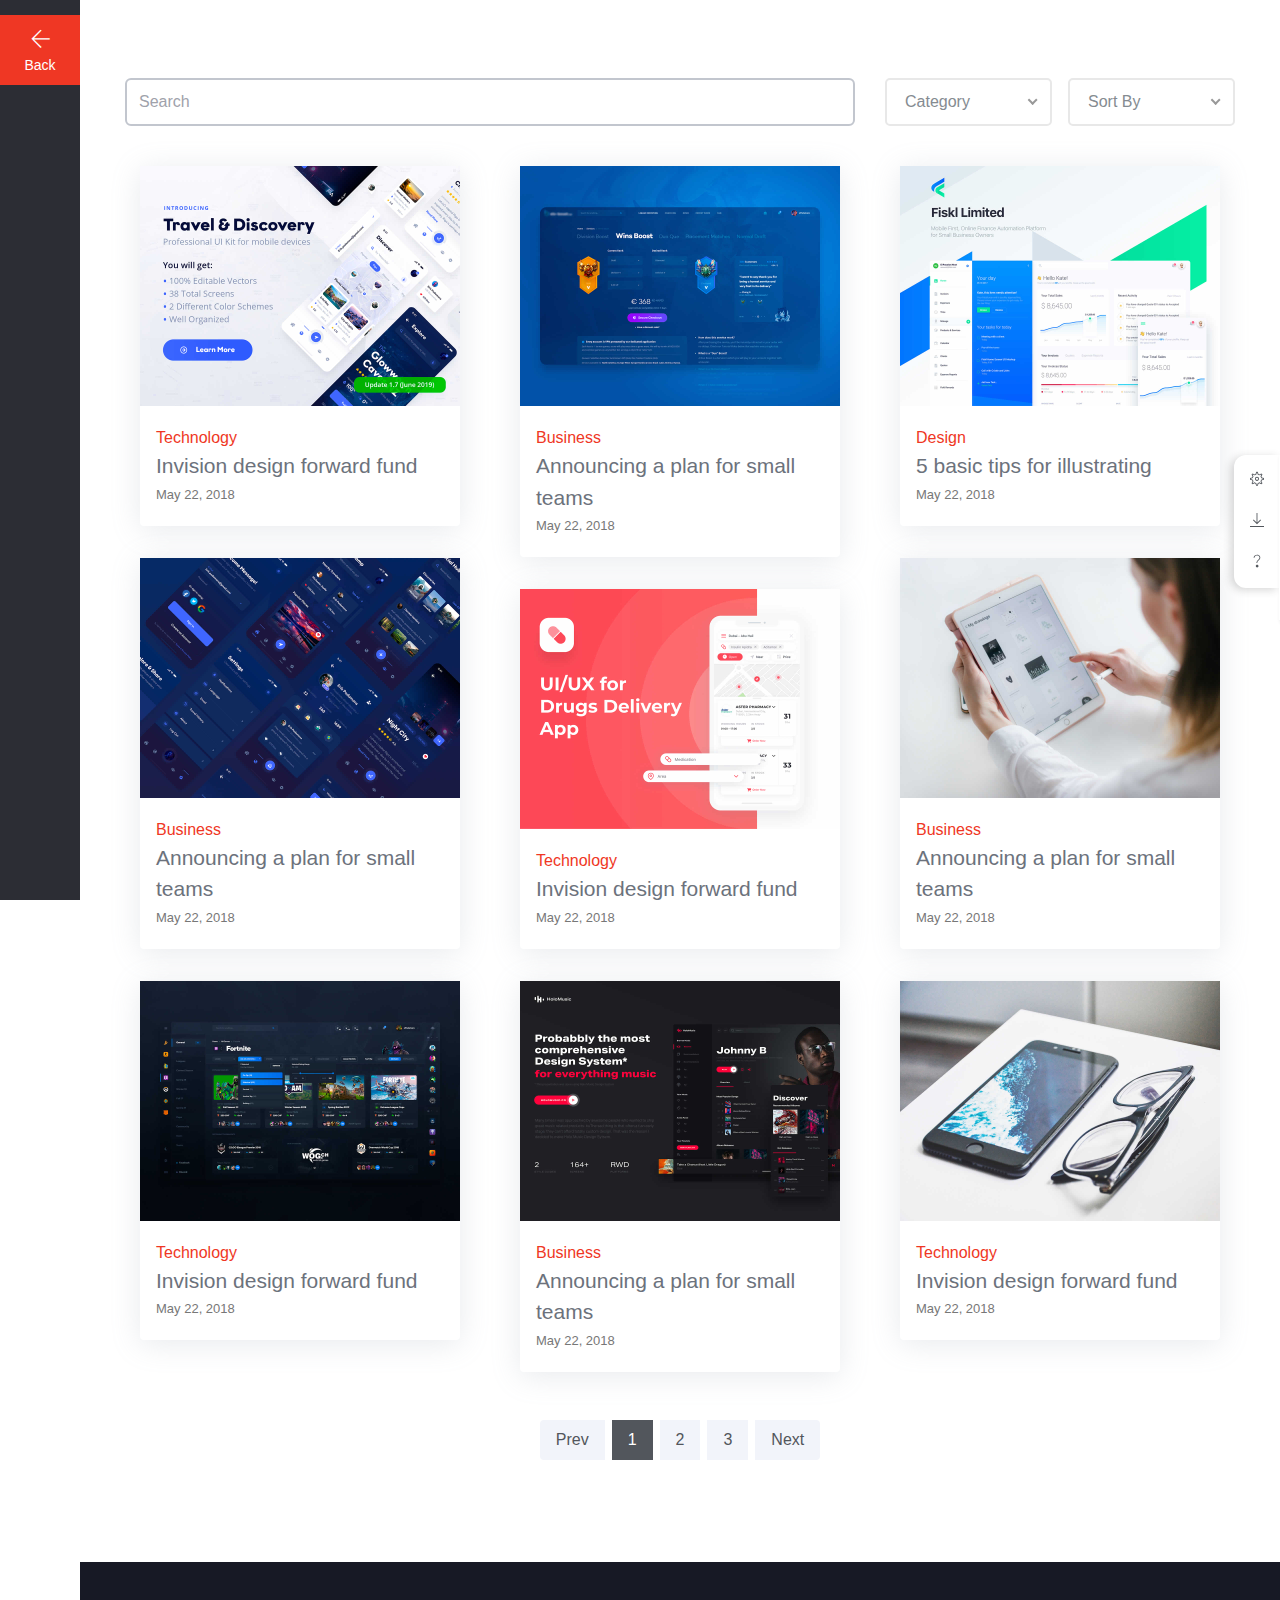
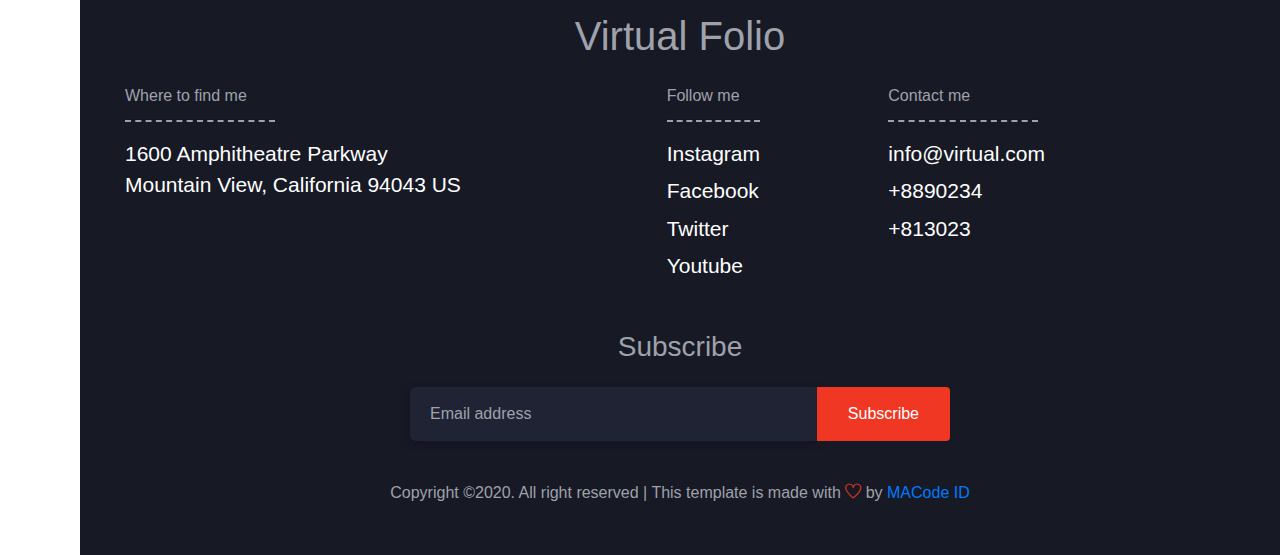
==== blog-minibar.html @ 4b4ca8bc "8th commit" ====
<!DOCTYPE html>
<html lang="en">
<head>
  <meta charset="UTF-8">
  <meta name="viewport" content="width=device-width, initial-scale=1.0">
  
  <meta http-equiv="X-UA-Compatible" content="ie=edge">
  
  <meta name="copyright" content="MACode ID, https://www.macodeid.com/">
  
  <title>Blog - Minibar</title>
  
  <link rel="shortcut icon" type="image/ico" href="../assets/favicon.ico">
  
  <link rel="stylesheet" type="text/css" href="../assets/css/themify-icons.css">
  
  <link rel="stylesheet" type="text/css" href="../assets/css/bootstrap.css">

  <link rel="stylesheet" type="text/css" href="../assets/vendor/animate/animate.css">
  
  <link rel="stylesheet" type="text/css" href="../assets/vendor/owl-carousel/owl.carousel.css">
  
  <link rel="stylesheet" type="text/css" href="../assets/vendor/perfect-scrollbar/css/perfect-scrollbar.css">
  
  <link rel="stylesheet" type="text/css" href="../assets/vendor/nice-select/css/nice-select.css">
  
  <link rel="stylesheet" type="text/css" href="../assets/vendor/fancybox/css/jquery.fancybox.min.css">
  
  <link rel="stylesheet" type="text/css" href="../assets/css/virtual.css">
  
  <link rel="stylesheet" type="text/css" href="../assets/css/minibar.virtual.css">
</head>
<body class="theme-red">
  
  <!-- Back to top button -->
  <div class="btn-back_to_top">
    <span class="ti-arrow-up"></span>
  </div>
  
  <!-- Setting button -->
  <div class="config">
    <div class="template-config">
      <!-- Settings -->
      <div class="d-block">
        <button class="btn btn-fab btn-sm" id="sideel" title="Settings"><span class="ti-settings"></span></button>
      </div>
      <!-- Puschase -->
      <div class="d-block">
        <a href="https://macodeid.com/projects/virtual-folio/" class="btn btn-fab btn-sm" title="Get this template" data-toggle="tooltip" data-placement="left"><span class="ti-download"></span></a>
      </div>
      <!-- Help -->
      <div class="d-block">
        <a href="#" class="btn btn-fab btn-sm" title="Help" data-toggle="tooltip" data-placement="left"><span class="ti-help"></span></a>
      </div>
    </div>
    <div class="set-menu">
      <p>Select Color</p>
      <div class="color-bar" data-toggle="selected">
        <span class="color-item bg-theme-red selected" data-class="theme-red"></span>
        <span class="color-item bg-theme-blue" data-class="theme-blue"></span>
        <span class="color-item bg-theme-green" data-class="theme-green"></span>
        <span class="color-item bg-theme-orange" data-class="theme-orange"></span>
        <span class="color-item bg-theme-purple" data-class="theme-purple"></span>
      </div>
      <select class="custom-select" id="change-page">
        <option value="">Choose Page</option>
        <option value="index">Topbar</option>
        <option value="blog-topbar">Blog (Topbar)</option>
        <option value="index-2">Minibar</option>
        <option value="blog-minibar">Blog (Minibar)</option>
      </select>
    </div>
  </div>
  
  <div class="topbar-nav fixed-top">
    <div class="brand">
      <img src="../assets/favicon.ico" alt="" width="30" height="30">
    </div>
    <h3 class="ml-1">Folio</h3>
    <button class="btn-fab toggle-menu mr-3"><span class="ti-menu"></span></button>
  </div>
  
  <!-- Mini bar -->
  <div class="minibar">
    <div class="header">
      <div class="brand">
        
      </div>
    </div>
    <div class="content">
      <ul class="main-menu">
        <li class="menu-item active">
          <a href="index-2.html" class="menu-link">
            <span class="icon ti-arrow-left"></span>
            <span class="caption">Back</span>
          </a>
        </li>
      </ul>
    </div>
    <div class="footer">
      <div class="social-menu">
        
      </div>
    </div>
  </div>
  
  <!-- Main Wrapper -->
  <div class="vg-main-wrapper">
    <div class="vg-page page-blog">
      <div class="container">
        <div class="row widget-grid">
          <div class="col-lg-8">
            <div class="input-group py-2">
              <input type="text" class="form-control" placeholder="Search">
            </div>
          </div>
          <div class="col-lg-4">
            <div class="d-flex py-2 mx-n2">
              <div class="input-group px-2">
                <select class="vg-select">
                  <option value="">Category</option>
                  <option value="cat-1">Design</option>
                  <option value="cat-2">Technology</option>
                  <option value="cat-3">Graphics</option>
                  <option value="cat-4">UI/UX</option>
                </select>
              </div>
              <div class="input-group px-2">
                <select class="vg-select">
                  <option value="">Sort By</option>
                  <option value="cat-1">Newest</option>
                  <option value="cat-2">Popular</option>
                  <option value="cat-3">Recommended</option>
                </select>
              </div>
            </div>
          </div>
        </div>
        <div class="row post-grid">
          <div class="col-md-6 col-lg-4">
            <div class="card">
              <div class="img-place">
                <img src="../assets/img/work/work-1.jpg" alt="">
              </div>
              <div class="caption">
                <a href="javascript:void(0)" class="post-category">Technology</a>
                <a href="#" class="post-title">Invision design forward fund</a>
                <span class="post-date"><span class="sr-only">Published on</span> May 22, 2018</span>
              </div>
            </div>
            <div class="card">
              <div class="img-place">
                <img src="../assets/img/work/work-2.jpg" alt="">
              </div>
              <div class="caption">
                <a href="javascript:void(0)" class="post-category">Business</a>
                <a href="#" class="post-title">Announcing a plan for small teams</a>
                <span class="post-date"><span class="sr-only">Published on</span> May 22, 2018</span>
              </div>
            </div>
            <div class="card">
              <div class="img-place">
                <img src="../assets/img/work/work-3.jpg" alt="">
              </div>
              <div class="caption">
                <a href="javascript:void(0)" class="post-category">Technology</a>
                <a href="#" class="post-title">Invision design forward fund</a>
                <span class="post-date"><span class="sr-only">Published on</span> May 22, 2018</span>
              </div>
            </div>
          </div>
          <div class="col-md-6 col-lg-4">
            <div class="card">
              <div class="img-place">
                <img src="../assets/img/work/work-4.jpg" alt="">
              </div>
              <div class="caption">
                <a href="javascript:void(0)" class="post-category">Business</a>
                <a href="#" class="post-title">Announcing a plan for small teams</a>
                <span class="post-date"><span class="sr-only">Published on</span> May 22, 2018</span>
              </div>
            </div>
            <div class="card">
              <div class="img-place">
                <img src="../assets/img/work/work-5.jpg" alt="">
              </div>
              <div class="caption">
                <a href="javascript:void(0)" class="post-category">Technology</a>
                <a href="#" class="post-title">Invision design forward fund</a>
                <span class="post-date"><span class="sr-only">Published on</span> May 22, 2018</span>
              </div>
            </div>
            <div class="card">
              <div class="img-place">
                <img src="../assets/img/work/work-6.jpg" alt="">
              </div>
              <div class="caption">
                <a href="javascript:void(0)" class="post-category">Business</a>
                <a href="#" class="post-title">Announcing a plan for small teams</a>
                <span class="post-date"><span class="sr-only">Published on</span> May 22, 2018</span>
              </div>
            </div>
          </div>
          <div class="col-md-6 col-lg-4">
            <div class="card">
              <div class="img-place">
                <img src="../assets/img/work/work-7.jpg" alt="">
              </div>
              <div class="caption">
                <a href="javascript:void(0)" class="post-category">Design</a>
                <a href="#" class="post-title">5 basic tips for illustrating</a>
                <span class="post-date"><span class="sr-only">Published on</span> May 22, 2018</span>
              </div>
            </div>
            <div class="card">
              <div class="img-place">
                <img src="../assets/img/work/work-8.jpg" alt="">
              </div>
              <div class="caption">
                <a href="javascript:void(0)" class="post-category">Business</a>
                <a href="#" class="post-title">Announcing a plan for small teams</a>
                <span class="post-date"><span class="sr-only">Published on</span> May 22, 2018</span>
              </div>
            </div>
            <div class="card">
              <div class="img-place">
                <img src="../assets/img/work/work-9.jpg" alt="">
              </div>
              <div class="caption">
                <a href="javascript:void(0)" class="post-category">Technology</a>
                <a href="#" class="post-title">Invision design forward fund</a>
                <span class="post-date"><span class="sr-only">Published on</span> May 22, 2018</span>
              </div>
            </div>
          </div>
          <div class="col-12 py-3">
            <ul class="pagination justify-content-center">
              <li class="page-item">
                <a href="" class="page-link">Prev</a>
              </li>
              <li class="page-item active">
                <a href="" class="page-link">1</a>
              </li>
              <li class="page-item">
                <a href="" class="page-link">2</a>
              </li>
              <li class="page-item">
                <a href="" class="page-link">3</a>
              </li>
              <li class="page-item">
                <a href="" class="page-link">Next</a>
              </li>
            </ul>
          </div>
        </div>
      </div>
    </div>
    
    <!-- Footer -->
    <div class="vg-footer">
      <h1 class="text-center">Virtual Folio</h1>
      <div class="container">
        <div class="row">
          <div class="col-lg-4 py-3">
            <div class="footer-info">
              <p>Where to find me</p>
              <hr class="divider">
              <p class="fs-large fg-white">1600 Amphitheatre Parkway Mountain View, California 94043 US</p>
            </div>
          </div>
          <div class="col-md-6 col-lg-3 py-3">
            <div class="float-lg-right">
              <p>Follow me</p>
              <hr class="divider">
              <ul class="list-unstyled">
                <li><a href="#">Instagram</a></li>
                <li><a href="#">Facebook</a></li>
                <li><a href="#">Twitter</a></li>
                <li><a href="#">Youtube</a></li>
              </ul>
            </div>
          </div>
          <div class="col-md-6 col-lg-3 py-3">
            <div class="float-lg-right">
              <p>Contact me</p>
              <hr class="divider">
              <ul class="list-unstyled">
                <li>info@virtual.com</li>
                <li>+8890234</li>
                <li>+813023</li>
              </ul>
            </div>
          </div>
        </div>
        <div class="row justify-content-center mt-3">
          <div class="col-12 mb-3">
            <h3 class="fw-normal text-center">Subscribe</h3>
          </div>
          <div class="col-lg-6">
            <form class="mb-3">
              <div class="input-group">
                <input type="text" class="form-control" placeholder="Email address">
                <input type="submit" class="btn btn-theme no-shadow" value="Subscribe">
              </div>
            </form>
          </div>
          <div class="col-12">
            <p class="text-center mb-0 mt-4">Copyright &copy;2020. All right reserved | This template is made with <span class="ti-heart fg-theme-red"></span> by <a href="https://www.macodeid.com/">MACode ID</a></p>
          </div>
        </div>
      </div>
    </div> <!-- End footer -->
  </div> <!-- End main wrapper -->
  
  <script src="../assets/js/jquery-3.5.1.min.js"></script>
  
  <script src="../assets/js/bootstrap.bundle.min.js"></script>
  
  <script src="../assets/vendor/owl-carousel/owl.carousel.min.js"></script>
  
  <script src="../assets/vendor/perfect-scrollbar/js/perfect-scrollbar.js"></script>
  
  <script src="../assets/vendor/isotope/isotope.pkgd.min.js"></script>
  
  <script src="../assets/vendor/nice-select/js/jquery.nice-select.min.js"></script>
  
  <script src="../assets/vendor/fancybox/js/jquery.fancybox.min.js"></script>

  <script src="../assets/vendor/wow/wow.min.js"></script>

  <script src="../assets/vendor/animateNumber/jquery.animateNumber.min.js"></script>

  <script src="../assets/vendor/waypoints/jquery.waypoints.min.js"></script>

  <script src="../assets/js/google-maps.js"></script>

  <script src="../assets/js/minibar-virtual.js"></script>

  <!-- <script async defer src="https://maps.googleapis.com/maps/api/js?key=AIzaSyAIA_zqjFMsJM_sxP9-6Pde5vVCTyJmUHM&callback=initMap"></script> -->

</body>
</html>
---- assets/css/themify-icons.css ----
@font-face {
	font-family: 'themify';
	src:url('../fonts/themify.eot?-fvbane');
	src:url('../fonts/themify.eot?#iefix-fvbane') format('embedded-opentype'),
		url('../fonts/themify.woff?-fvbane') format('woff'),
		url('../fonts/themify.ttf?-fvbane') format('truetype'),
		url('../fonts/themify.svg?-fvbane#themify') format('svg');
	font-weight: normal;
	font-style: normal;
}

[class^="ti-"], [class*=" ti-"] {
	font-family: 'themify';
	speak: none;
	font-style: normal;
	font-weight: normal;
	font-variant: normal;
	text-transform: none;
	line-height: 1;

	/* Better Font Rendering =========== */
	-webkit-font-smoothing: antialiased;
	-moz-osx-font-smoothing: grayscale;
}

.ti-wand:before {
	content: "\e600";
}
.ti-volume:before {
	content: "\e601";
}
.ti-user:before {
	content: "\e602";
}
.ti-unlock:before {
	content: "\e603";
}
.ti-unlink:before {
	content: "\e604";
}
.ti-trash:before {
	content: "\e605";
}
.ti-thought:before {
	content: "\e606";
}
.ti-target:before {
	content: "\e607";
}
.ti-tag:before {
	content: "\e608";
}
.ti-tablet:before {
	content: "\e609";
}
.ti-star:before {
	content: "\e60a";
}
.ti-spray:before {
	content: "\e60b";
}
.ti-signal:before {
	content: "\e60c";
}
.ti-shopping-cart:before {
	content: "\e60d";
}
.ti-shopping-cart-full:before {
	content: "\e60e";
}
.ti-settings:before {
	content: "\e60f";
}
.ti-search:before {
	content: "\e610";
}
.ti-zoom-in:before {
	content: "\e611";
}
.ti-zoom-out:before {
	content: "\e612";
}
.ti-cut:before {
	content: "\e613";
}
.ti-ruler:before {
	content: "\e614";
}
.ti-ruler-pencil:before {
	content: "\e615";
}
.ti-ruler-alt:before {
	content: "\e616";
}
.ti-bookmark:before {
	content: "\e617";
}
.ti-bookmark-alt:before {
	content: "\e618";
}
.ti-reload:before {
	content: "\e619";
}
.ti-plus:before {
	content: "\e61a";
}
.ti-pin:before {
	content: "\e61b";
}
.ti-pencil:before {
	content: "\e61c";
}
.ti-pencil-alt:before {
	content: "\e61d";
}
.ti-paint-roller:before {
	content: "\e61e";
}
.ti-paint-bucket:before {
	content: "\e61f";
}
.ti-na:before {
	content: "\e620";
}
.ti-mobile:before {
	content: "\e621";
}
.ti-minus:before {
	content: "\e622";
}
.ti-medall:before {
	content: "\e623";
}
.ti-medall-alt:before {
	content: "\e624";
}
.ti-marker:before {
	content: "\e625";
}
.ti-marker-alt:before {
	content: "\e626";
}
.ti-arrow-up:before {
	content: "\e627";
}
.ti-arrow-right:before {
	content: "\e628";
}
.ti-arrow-left:before {
	content: "\e629";
}
.ti-arrow-down:before {
	content: "\e62a";
}
.ti-lock:before {
	content: "\e62b";
}
.ti-location-arrow:before {
	content: "\e62c";
}
.ti-link:before {
	content: "\e62d";
}
.ti-layout:before {
	content: "\e62e";
}
.ti-layers:before {
	content: "\e62f";
}
.ti-layers-alt:before {
	content: "\e630";
}
.ti-key:before {
	content: "\e631";
}
.ti-import:before {
	content: "\e632";
}
.ti-image:before {
	content: "\e633";
}
.ti-heart:before {
	content: "\e634";
}
.ti-heart-broken:before {
	content: "\e635";
}
.ti-hand-stop:before {
	content: "\e636";
}
.ti-hand-open:before {
	content: "\e637";
}
.ti-hand-drag:before {
	content: "\e638";
}
.ti-folder:before {
	content: "\e639";
}
.ti-flag:before {
	content: "\e63a";
}
.ti-flag-alt:before {
	content: "\e63b";
}
.ti-flag-alt-2:before {
	content: "\e63c";
}
.ti-eye:before {
	content: "\e63d";
}
.ti-export:before {
	content: "\e63e";
}
.ti-exchange-vertical:before {
	content: "\e63f";
}
.ti-desktop:before {
	content: "\e640";
}
.ti-cup:before {
	content: "\e641";
}
.ti-crown:before {
	content: "\e642";
}
.ti-comments:before {
	content: "\e643";
}
.ti-comment:before {
	content: "\e644";
}
.ti-comment-alt:before {
	content: "\e645";
}
.ti-close:before {
	content: "\e646";
}
.ti-clip:before {
	content: "\e647";
}
.ti-angle-up:before {
	content: "\e648";
}
.ti-angle-right:before {
	content: "\e649";
}
.ti-angle-left:before {
	content: "\e64a";
}
.ti-angle-down:before {
	content: "\e64b";
}
.ti-check:before {
	content: "\e64c";
}
.ti-check-box:before {
	content: "\e64d";
}
.ti-camera:before {
	content: "\e64e";
}
.ti-announcement:before {
	content: "\e64f";
}
.ti-brush:before {
	content: "\e650";
}
.ti-briefcase:before {
	content: "\e651";
}
.ti-bolt:before {
	content: "\e652";
}
.ti-bolt-alt:before {
	content: "\e653";
}
.ti-blackboard:before {
	content: "\e654";
}
.ti-bag:before {
	content: "\e655";
}
.ti-move:before {
	content: "\e656";
}
.ti-arrows-vertical:before {
	content: "\e657";
}
.ti-arrows-horizontal:before {
	content: "\e658";
}
.ti-fullscreen:before {
	content: "\e659";
}
.ti-arrow-top-right:before {
	content: "\e65a";
}
.ti-arrow-top-left:before {
	content: "\e65b";
}
.ti-arrow-circle-up:before {
	content: "\e65c";
}
.ti-arrow-circle-right:before {
	content: "\e65d";
}
.ti-arrow-circle-left:before {
	content: "\e65e";
}
.ti-arrow-circle-down:before {
	content: "\e65f";
}
.ti-angle-double-up:before {
	content: "\e660";
}
.ti-angle-double-right:before {
	content: "\e661";
}
.ti-angle-double-left:before {
	content: "\e662";
}
.ti-angle-double-down:before {
	content: "\e663";
}
.ti-zip:before {
	content: "\e664";
}
.ti-world:before {
	content: "\e665";
}
.ti-wheelchair:before {
	content: "\e666";
}
.ti-view-list:before {
	content: "\e667";
}
.ti-view-list-alt:before {
	content: "\e668";
}
.ti-view-grid:before {
	content: "\e669";
}
.ti-uppercase:before {
	content: "\e66a";
}
.ti-upload:before {
	content: "\e66b";
}
.ti-underline:before {
	content: "\e66c";
}
.ti-truck:before {
	content: "\e66d";
}
.ti-timer:before {
	content: "\e66e";
}
.ti-ticket:before {
	content: "\e66f";
}
.ti-thumb-up:before {
	content: "\e670";
}
.ti-thumb-down:before {
	content: "\e671";
}
.ti-text:before {
	content: "\e672";
}
.ti-stats-up:before {
	content: "\e673";
}
.ti-stats-down:before {
	content: "\e674";
}
.ti-split-v:before {
	content: "\e675";
}
.ti-split-h:before {
	content: "\e676";
}
.ti-smallcap:before {
	content: "\e677";
}
.ti-shine:before {
	content: "\e678";
}
.ti-shift-right:before {
	content: "\e679";
}
.ti-shift-left:before {
	content: "\e67a";
}
.ti-shield:before {
	content: "\e67b";
}
.ti-notepad:before {
	content: "\e67c";
}
.ti-server:before {
	content: "\e67d";
}
.ti-quote-right:before {
	content: "\e67e";
}
.ti-quote-left:before {
	content: "\e67f";
}
.ti-pulse:before {
	content: "\e680";
}
.ti-printer:before {
	content: "\e681";
}
.ti-power-off:before {
	content: "\e682";
}
.ti-plug:before {
	content: "\e683";
}
.ti-pie-chart:before {
	content: "\e684";
}
.ti-paragraph:before {
	content: "\e685";
}
.ti-panel:before {
	content: "\e686";
}
.ti-package:before {
	content: "\e687";
}
.ti-music:before {
	content: "\e688";
}
.ti-music-alt:before {
	content: "\e689";
}
.ti-mouse:before {
	content: "\e68a";
}
.ti-mouse-alt:before {
	content: "\e68b";
}
.ti-money:before {
	content: "\e68c";
}
.ti-microphone:before {
	content: "\e68d";
}
.ti-menu:before {
	content: "\e68e";
}
.ti-menu-alt:before {
	content: "\e68f";
}
.ti-map:before {
	content: "\e690";
}
.ti-map-alt:before {
	content: "\e691";
}
.ti-loop:before {
	content: "\e692";
}
.ti-location-pin:before {
	content: "\e693";
}
.ti-list:before {
	content: "\e694";
}
.ti-light-bulb:before {
	content: "\e695";
}
.ti-Italic:before {
	content: "\e696";
}
.ti-info:before {
	content: "\e697";
}
.ti-infinite:before {
	content: "\e698";
}
.ti-id-badge:before {
	content: "\e699";
}
.ti-hummer:before {
	content: "\e69a";
}
.ti-home:before {
	content: "\e69b";
}
.ti-help:before {
	content: "\e69c";
}
.ti-headphone:before {
	content: "\e69d";
}
.ti-harddrives:before {
	content: "\e69e";
}
.ti-harddrive:before {
	content: "\e69f";
}
.ti-gift:before {
	content: "\e6a0";
}
.ti-game:before {
	content: "\e6a1";
}
.ti-filter:before {
	content: "\e6a2";
}
.ti-files:before {
	content: "\e6a3";
}
.ti-file:before {
	content: "\e6a4";
}
.ti-eraser:before {
	content: "\e6a5";
}
.ti-envelope:before {
	content: "\e6a6";
}
.ti-download:before {
	content: "\e6a7";
}
.ti-direction:before {
	content: "\e6a8";
}
.ti-direction-alt:before {
	content: "\e6a9";
}
.ti-dashboard:before {
	content: "\e6aa";
}
.ti-control-stop:before {
	content: "\e6ab";
}
.ti-control-shuffle:before {
	content: "\e6ac";
}
.ti-control-play:before {
	content: "\e6ad";
}
.ti-control-pause:before {
	content: "\e6ae";
}
.ti-control-forward:before {
	content: "\e6af";
}
.ti-control-backward:before {
	content: "\e6b0";
}
.ti-cloud:before {
	content: "\e6b1";
}
.ti-cloud-up:before {
	content: "\e6b2";
}
.ti-cloud-down:before {
	content: "\e6b3";
}
.ti-clipboard:before {
	content: "\e6b4";
}
.ti-car:before {
	content: "\e6b5";
}
.ti-calendar:before {
	content: "\e6b6";
}
.ti-book:before {
	content: "\e6b7";
}
.ti-bell:before {
	content: "\e6b8";
}
.ti-basketball:before {
	content: "\e6b9";
}
.ti-bar-chart:before {
	content: "\e6ba";
}
.ti-bar-chart-alt:before {
	content: "\e6bb";
}
.ti-back-right:before {
	content: "\e6bc";
}
.ti-back-left:before {
	content: "\e6bd";
}
.ti-arrows-corner:before {
	content: "\e6be";
}
.ti-archive:before {
	content: "\e6bf";
}
.ti-anchor:before {
	content: "\e6c0";
}
.ti-align-right:before {
	content: "\e6c1";
}
.ti-align-left:before {
	content: "\e6c2";
}
.ti-align-justify:before {
	content: "\e6c3";
}
.ti-align-center:before {
	content: "\e6c4";
}
.ti-alert:before {
	content: "\e6c5";
}
.ti-alarm-clock:before {
	content: "\e6c6";
}
.ti-agenda:before {
	content: "\e6c7";
}
.ti-write:before {
	content: "\e6c8";
}
.ti-window:before {
	content: "\e6c9";
}
.ti-widgetized:before {
	content: "\e6ca";
}
.ti-widget:before {
	content: "\e6cb";
}
.ti-widget-alt:before {
	content: "\e6cc";
}
.ti-wallet:before {
	content: "\e6cd";
}
.ti-video-clapper:before {
	content: "\e6ce";
}
.ti-video-camera:before {
	content: "\e6cf";
}
.ti-vector:before {
	content: "\e6d0";
}
.ti-themify-logo:before {
	content: "\e6d1";
}
.ti-themify-favicon:before {
	content: "\e6d2";
}
.ti-themify-favicon-alt:before {
	content: "\e6d3";
}
.ti-support:before {
	content: "\e6d4";
}
.ti-stamp:before {
	content: "\e6d5";
}
.ti-split-v-alt:before {
	content: "\e6d6";
}
.ti-slice:before {
	content: "\e6d7";
}
.ti-shortcode:before {
	content: "\e6d8";
}
.ti-shift-right-alt:before {
	content: "\e6d9";
}
.ti-shift-left-alt:before {
	content: "\e6da";
}
.ti-ruler-alt-2:before {
	content: "\e6db";
}
.ti-receipt:before {
	content: "\e6dc";
}
.ti-pin2:before {
	content: "\e6dd";
}
.ti-pin-alt:before {
	content: "\e6de";
}
.ti-pencil-alt2:before {
	content: "\e6df";
}
.ti-palette:before {
	content: "\e6e0";
}
.ti-more:before {
	content: "\e6e1";
}
.ti-more-alt:before {
	content: "\e6e2";
}
.ti-microphone-alt:before {
	content: "\e6e3";
}
.ti-magnet:before {
	content: "\e6e4";
}
.ti-line-double:before {
	content: "\e6e5";
}
.ti-line-dotted:before {
	content: "\e6e6";
}
.ti-line-dashed:before {
	content: "\e6e7";
}
.ti-layout-width-full:before {
	content: "\e6e8";
}
.ti-layout-width-default:before {
	content: "\e6e9";
}
.ti-layout-width-default-alt:before {
	content: "\e6ea";
}
.ti-layout-tab:before {
	content: "\e6eb";
}
.ti-layout-tab-window:before {
	content: "\e6ec";
}
.ti-layout-tab-v:before {
	content: "\e6ed";
}
.ti-layout-tab-min:before {
	content: "\e6ee";
}
.ti-layout-slider:before {
	content: "\e6ef";
}
.ti-layout-slider-alt:before {
	content: "\e6f0";
}
.ti-layout-sidebar-right:before {
	content: "\e6f1";
}
.ti-layout-sidebar-none:before {
	content: "\e6f2";
}
.ti-layout-sidebar-left:before {
	content: "\e6f3";
}
.ti-layout-placeholder:before {
	content: "\e6f4";
}
.ti-layout-menu:before {
	content: "\e6f5";
}
.ti-layout-menu-v:before {
	content: "\e6f6";
}
.ti-layout-menu-separated:before {
	content: "\e6f7";
}
.ti-layout-menu-full:before {
	content: "\e6f8";
}
.ti-layout-media-right-alt:before {
	content: "\e6f9";
}
.ti-layout-media-right:before {
	content: "\e6fa";
}
.ti-layout-media-overlay:before {
	content: "\e6fb";
}
.ti-layout-media-overlay-alt:before {
	content: "\e6fc";
}
.ti-layout-media-overlay-alt-2:before {
	content: "\e6fd";
}
.ti-layout-media-left-alt:before {
	content: "\e6fe";
}
.ti-layout-media-left:before {
	content: "\e6ff";
}
.ti-layout-media-center-alt:before {
	content: "\e700";
}
.ti-layout-media-center:before {
	content: "\e701";
}
.ti-layout-list-thumb:before {
	content: "\e702";
}
.ti-layout-list-thumb-alt:before {
	content: "\e703";
}
.ti-layout-list-post:before {
	content: "\e704";
}
.ti-layout-list-large-image:before {
	content: "\e705";
}
.ti-layout-line-solid:before {
	content: "\e706";
}
.ti-layout-grid4:before {
	content: "\e707";
}
.ti-layout-grid3:before {
	content: "\e708";
}
.ti-layout-grid2:before {
	content: "\e709";
}
.ti-layout-grid2-thumb:before {
	content: "\e70a";
}
.ti-layout-cta-right:before {
	content: "\e70b";
}
.ti-layout-cta-left:before {
	content: "\e70c";
}
.ti-layout-cta-center:before {
	content: "\e70d";
}
.ti-layout-cta-btn-right:before {
	content: "\e70e";
}
.ti-layout-cta-btn-left:before {
	content: "\e70f";
}
.ti-layout-column4:before {
	content: "\e710";
}
.ti-layout-column3:before {
	content: "\e711";
}
.ti-layout-column2:before {
	content: "\e712";
}
.ti-layout-accordion-separated:before {
	content: "\e713";
}
.ti-layout-accordion-merged:before {
	content: "\e714";
}
.ti-layout-accordion-list:before {
	content: "\e715";
}
.ti-ink-pen:before {
	content: "\e716";
}
.ti-info-alt:before {
	content: "\e717";
}
.ti-help-alt:before {
	content: "\e718";
}
.ti-headphone-alt:before {
	content: "\e719";
}
.ti-hand-point-up:before {
	content: "\e71a";
}
.ti-hand-point-right:before {
	content: "\e71b";
}
.ti-hand-point-left:before {
	content: "\e71c";
}
.ti-hand-point-down:before {
	content: "\e71d";
}
.ti-gallery:before {
	content: "\e71e";
}
.ti-face-smile:before {
	content: "\e71f";
}
.ti-face-sad:before {
	content: "\e720";
}
.ti-credit-card:before {
	content: "\e721";
}
.ti-control-skip-forward:before {
	content: "\e722";
}
.ti-control-skip-backward:before {
	content: "\e723";
}
.ti-control-record:before {
	content: "\e724";
}
.ti-control-eject:before {
	content: "\e725";
}
.ti-comments-smiley:before {
	content: "\e726";
}
.ti-brush-alt:before {
	content: "\e727";
}
.ti-youtube:before {
	content: "\e728";
}
.ti-vimeo:before {
	content: "\e729";
}
.ti-twitter:before {
	content: "\e72a";
}
.ti-time:before {
	content: "\e72b";
}
.ti-tumblr:before {
	content: "\e72c";
}
.ti-skype:before {
	content: "\e72d";
}
.ti-share:before {
	content: "\e72e";
}
.ti-share-alt:before {
	content: "\e72f";
}
.ti-rocket:before {
	content: "\e730";
}
.ti-pinterest:before {
	content: "\e731";
}
.ti-new-window:before {
	content: "\e732";
}
.ti-microsoft:before {
	content: "\e733";
}
.ti-list-ol:before {
	content: "\e734";
}
.ti-linkedin:before {
	content: "\e735";
}
.ti-layout-sidebar-2:before {
	content: "\e736";
}
.ti-layout-grid4-alt:before {
	content: "\e737";
}
.ti-layout-grid3-alt:before {
	content: "\e738";
}
.ti-layout-grid2-alt:before {
	content: "\e739";
}
.ti-layout-column4-alt:before {
	content: "\e73a";
}
.ti-layout-column3-alt:before {
	content: "\e73b";
}
.ti-layout-column2-alt:before {
	content: "\e73c";
}
.ti-instagram:before {
	content: "\e73d";
}
.ti-google:before {
	content: "\e73e";
}
.ti-github:before {
	content: "\e73f";
}
.ti-flickr:before {
	content: "\e740";
}
.ti-facebook:before {
	content: "\e741";
}
.ti-dropbox:before {
	content: "\e742";
}
.ti-dribbble:before {
	content: "\e743";
}
.ti-apple:before {
	content: "\e744";
}
.ti-android:before {
	content: "\e745";
}
.ti-save:before {
	content: "\e746";
}
.ti-save-alt:before {
	content: "\e747";
}
.ti-yahoo:before {
	content: "\e748";
}
.ti-wordpress:before {
	content: "\e749";
}
.ti-vimeo-alt:before {
	content: "\e74a";
}
.ti-twitter-alt:before {
	content: "\e74b";
}
.ti-tumblr-alt:before {
	content: "\e74c";
}
.ti-trello:before {
	content: "\e74d";
}
.ti-stack-overflow:before {
	content: "\e74e";
}
.ti-soundcloud:before {
	content: "\e74f";
}
.ti-sharethis:before {
	content: "\e750";
}
.ti-sharethis-alt:before {
	content: "\e751";
}
.ti-reddit:before {
	content: "\e752";
}
.ti-pinterest-alt:before {
	content: "\e753";
}
.ti-microsoft-alt:before {
	content: "\e754";
}
.ti-linux:before {
	content: "\e755";
}
.ti-jsfiddle:before {
	content: "\e756";
}
.ti-joomla:before {
	content: "\e757";
}
.ti-html5:before {
	content: "\e758";
}
.ti-flickr-alt:before {
	content: "\e759";
}
.ti-email:before {
	content: "\e75a";
}
.ti-drupal:before {
	content: "\e75b";
}
.ti-dropbox-alt:before {
	content: "\e75c";
}
.ti-css3:before {
	content: "\e75d";
}
.ti-rss:before {
	content: "\e75e";
}
.ti-rss-alt:before {
	content: "\e75f";
}
---- assets/vendor/nice-select/css/nice-select.css ----
.nice-select {
  -webkit-tap-highlight-color: transparent;
  background-color: #fff;
  border-radius: 5px;
  border: solid 1px #e8e8e8;
  box-sizing: border-box;
  clear: both;
  cursor: pointer;
  display: block;
  float: left;
  font-family: inherit;
  font-size: 14px;
  font-weight: normal;
  height: 42px;
  line-height: 40px;
  outline: none;
  padding-left: 18px;
  padding-right: 30px;
  position: relative;
  text-align: left !important;
  -webkit-transition: all 0.2s ease-in-out;
  transition: all 0.2s ease-in-out;
  -webkit-user-select: none;
     -moz-user-select: none;
      -ms-user-select: none;
          user-select: none;
  white-space: nowrap;
  width: auto; }
  .nice-select:hover {
    border-color: #dbdbdb; }
  .nice-select:active, .nice-select.open, .nice-select:focus {
    border-color: #999; }
  .nice-select:after {
    border-bottom: 2px solid #999;
    border-right: 2px solid #999;
    content: '';
    display: block;
    height: 5px;
    margin-top: -4px;
    pointer-events: none;
    position: absolute;
    right: 12px;
    top: 50%;
    -webkit-transform-origin: 66% 66%;
        -ms-transform-origin: 66% 66%;
            transform-origin: 66% 66%;
    -webkit-transform: rotate(45deg);
        -ms-transform: rotate(45deg);
            transform: rotate(45deg);
    -webkit-transition: all 0.15s ease-in-out;
    transition: all 0.15s ease-in-out;
    width: 5px; }
  .nice-select.open:after {
    -webkit-transform: rotate(-135deg);
        -ms-transform: rotate(-135deg);
            transform: rotate(-135deg); }
  .nice-select.open .list {
    opacity: 1;
    pointer-events: auto;
    -webkit-transform: scale(1) translateY(0);
        -ms-transform: scale(1) translateY(0);
            transform: scale(1) translateY(0); }
  .nice-select.disabled {
    border-color: #ededed;
    color: #999;
    pointer-events: none; }
    .nice-select.disabled:after {
      border-color: #cccccc; }
  .nice-select.wide {
    width: 100%; }
    .nice-select.wide .list {
      left: 0 !important;
      right: 0 !important; }
  .nice-select.right {
    float: right; }
    .nice-select.right .list {
      left: auto;
      right: 0; }
  .nice-select.small {
    font-size: 12px;
    height: 36px;
    line-height: 34px; }
    .nice-select.small:after {
      height: 4px;
      width: 4px; }
    .nice-select.small .option {
      line-height: 34px;
      min-height: 34px; }
  .nice-select .list {
    background-color: #fff;
    border-radius: 5px;
    box-shadow: 0 0 0 1px rgba(68, 68, 68, 0.11);
    box-sizing: border-box;
    margin-top: 4px;
    opacity: 0;
    overflow: hidden;
    padding: 0;
    pointer-events: none;
    position: absolute;
    top: 100%;
    left: 0;
    -webkit-transform-origin: 50% 0;
        -ms-transform-origin: 50% 0;
            transform-origin: 50% 0;
    -webkit-transform: scale(0.75) translateY(-21px);
        -ms-transform: scale(0.75) translateY(-21px);
            transform: scale(0.75) translateY(-21px);
    -webkit-transition: all 0.2s cubic-bezier(0.5, 0, 0, 1.25), opacity 0.15s ease-out;
    transition: all 0.2s cubic-bezier(0.5, 0, 0, 1.25), opacity 0.15s ease-out;
    z-index: 9; }
    .nice-select .list:hover .option:not(:hover) {
      background-color: transparent !important; }
  .nice-select .option {
    cursor: pointer;
    font-weight: 400;
    line-height: 40px;
    list-style: none;
    min-height: 40px;
    outline: none;
    padding-left: 18px;
    padding-right: 29px;
    text-align: left;
    -webkit-transition: all 0.2s;
    transition: all 0.2s; }
    .nice-select .option:hover, .nice-select .option.focus, .nice-select .option.selected.focus {
      background-color: #f6f6f6; }
    .nice-select .option.selected {
      font-weight: bold; }
    .nice-select .option.disabled {
      background-color: transparent;
      color: #999;
      cursor: default; }

.no-csspointerevents .nice-select .list {
  display: none; }

.no-csspointerevents .nice-select.open .list {
  display: block; }
---- assets/css/virtual.css ----
/*
 
 [Master Stylesheet]

 Project:   VirtualGram Template
 Version:   1.0
 Author:    Mikhail Abdillah
 Website:   https://www.macode.web.id/

 [Table of contents]

 1. Basic
 2. Button
 3. Color Scheme
 4. Progress bar
 5. Theme list
 6. Timeline
 7. Navigation
 8. Sidebar
 9. Page Style
 10. Social
 11. Theme Color
 12. Reveal
 13. Page Switching
 14. Carousel
 15. Grid (OpenGraph)

 */

:root {
    --theme-red: #ef3724;
    --theme-blue: #2960f7;
    --theme-green: #8cc63f;
    --theme-orange: #fd7e14;
    --theme-purple: #6f42c1;
}

/* Light */
@font-face {
    font-family: 'Quicksand';
    font-style: normal;
    font-weight: 300;
    src: local('Quicksand Light'), local('Quicksand-Light'), url(https://fonts.gstatic.com/s/quicksand/v8/6xKodSZaM9iE8KbpRA_pgHYYT8L_.woff2) format('woff2');
    unicode-range: U+0000-00FF, U+0131, U+0152-0153, U+02BB-02BC, U+02C6, U+02DA, U+02DC, U+2000-206F, U+2074, U+20AC, U+2122, U+2191, U+2193, U+2212, U+2215, U+FEFF, U+FFFD;
}

/* Normal */
@font-face {
    font-family: 'Quicksand';
    font-style: normal;
    font-weight: 400;
    src: local('Quicksand Regular'), local('Quicksand-Regular'), url(https://fonts.gstatic.com/s/quicksand/v8/6xKtdSZaM9iE8KbpRA_hK1QN.woff2) format('woff2');
    unicode-range: U+0000-00FF, U+0131, U+0152-0153, U+02BB-02BC, U+02C6, U+02DA, U+02DC, U+2000-206F, U+2074, U+20AC, U+2122, U+2191, U+2193, U+2212, U+2215, U+FEFF, U+FFFD;
}

/* Medium */
@font-face {
    font-family: 'Quicksand';
    font-style: normal;
    font-weight: 500;
    src: local('Quicksand Medium'), local('Quicksand-Medium'), url(https://fonts.gstatic.com/s/quicksand/v8/6xKodSZaM9iE8KbpRA_p2HcYT8L_.woff2) format('woff2');
    unicode-range: U+0000-00FF, U+0131, U+0152-0153, U+02BB-02BC, U+02C6, U+02DA, U+02DC, U+2000-206F, U+2074, U+20AC, U+2122, U+2191, U+2193, U+2212, U+2215, U+FEFF, U+FFFD;
}

/* 
    1. Basic
*/

body {
    font-family: 'Quicksand', sans-serif;
    font-weight: 400;
}

.fw-bold {
    font-weight: 700;
}

.fw-medium {
    font-weight: 500;
}

.fw-normal {
    font-weight: 400;
}

.fw-light {
    font-weight: 300;
}

.fs-large {
    font-size: 21px;
}

.fs-normal {
    font-size: 100%;
}

.fs-small {
    font-size: 14px;
}

a:hover, a:active {
    color: #2184f5;
}

/* Image Responsive */
.img-place {
    position: relative;
    display: block;
    margin: 0 auto;
    width: 100%;height: 100%;
    overflow: hidden;
    z-index: 10;
}

.img-place > img {
    width: 100%;height: auto;
}

/* Overlay */
.overlay {
    position: fixed;
    top: 0;
    left: 0;
    width: 100%;height: 100%;
    background: rgba(0,0,0,0.6);
    visibility: visible;
    z-index: 99;
}

/* 
    2. Button
*/
.btn-theme {
    padding: 10px 30px;
    margin: 5px;
    height: unset;
    background-color: #747474;
    color: #fff;
    font-weight: 500;
    border-radius: 6px;
    box-shadow: 0 0 0 2px #fff, 0 3px 9px rgba(0,0,0,0.3);
}

.btn-theme:hover, .btn-theme:active {
    background-color: #808080;
    color: #fff;
}

.btn-theme:focus {
    box-shadow: 0 0 0 3px #fff, 0 0 0 5px #747474;
}

.btn-theme.no-shadow {
    box-shadow: none !important;
}

.btn-theme-outline {
    padding: 10px 30px;
    margin: 5px;
    height: unset;
    background-color: transparent;
    color: #747474;
    border: 0;
    font-weight: 500;
    box-shadow: 0 0 0 2px #747474;
}

.btn-theme-outline:hover {
    background-color: #747474;
    color: #fff;
}

.btn-theme-outline:focus {
    background-color: #747474;
    color: #fff;
    box-shadow: 0 0 0 3px #fff, 0 0 0 5px #747474;
}

.btn-rounded {
    border-radius: 40px !important;
}

/* Floating Action Button */
.btn-fab {
    display: inline-block;
    padding: 0;
    width: 50px;
    height: 50px;
    outline: none;
    border: 0;
    border-radius: 50%;
    line-height: 50px;
    font-weight: 500;
    cursor: pointer;
    box-shadow: none;
}

.btn-fab:focus,
.btn-fab:active {
    box-shadow: none;
}

.btn-fab.btn-sm {
    width: 35px;
    height: 35px;
    line-height: 35px;
}

/* Social Button */
.social {
    position: relative;
    display: block;
    list-style: none;
}

.social .social-link {
    display: inline-block;
    margin: 3px;
    width: 35px;
    height: 35px;
    border-radius: 50%;
    text-align: center;
    text-decoration: none;
    line-height: 35px;
    font-size: 12px;
    background-color: #fff;
    color: #888;
    border: 1px solid #ddd;
    -webkit-transition: all .3s;
       -moz-transition: all .3s;
            transition: all .3s;
}

.social .social-link:hover {
    background-color: #ddd;
    color: #fff;
    border-color: transparent;
}

/* Back to top */
.btn-back_to_top {
    position: fixed;
    bottom: 10px;
    right: 14px;
    width: 50px;
    height: 50px;
    line-height: 50px;
    text-align: center;
    font-size: 18px;
    border-radius: 50%;
    background-color: #52565c;
    color: #fff;
    visibility: hidden;
    cursor: pointer;
    box-shadow: 0 3px 9px rgba(0, 0, 0, 0.4);
    z-index: 99;
}

/* Template Config */
.config {
    position: fixed;
    top: 50%;
    right: -282px;
    padding: 5px;
    background-color: transparent;
    transition: right .3s ease;
    z-index: 100;
}

.config.active {
    right: 0;
}

.template-config {
    position: relative;
    display: block;
    float: left;
    margin: 0 !important;
    padding: 5px;
    background-color: #fff;
    border-radius: 12px 0 0 12px;
    box-shadow: -3px 2px 9px rgba(50, 50, 50, 0.2);
}

.template-config .btn-fab {
    background-color: transparent !important;
    color: #52565c !important;
    margin: 3px 0;
}

.template-config .btn-fab:hover,
.template-config .btn-fab:focus {
    background-color: #f2f4fa !important;
}

.color-bar {
    display: block;
    margin: 10px 0;
    width: 100%;
}

.color-item {
    display: inline-block;
    margin: 5px 3px;
    width: 40px;
    height: 40px;
    border-radius: 50%;
    line-height: 40px;
    text-align: center;
    cursor: pointer;
}

.color-item.selected {
    background-position: center center;
    background-size: 50% 50%;
    background-image: url("data:image/svg+xml,%3csvg xmlns='http://www.w3.org/2000/svg' viewBox='0 0 8 8'%3e%3cpath fill='%23fff' d='M6.564.75l-3.59 3.612-1.538-1.55L0 4.26 2.974 7.25 8 2.193z'/%3e%3c/svg%3e");
    background-repeat: no-repeat;
}

.set-menu {
    position: relative;
    display: inline-block;
    margin: 0 !important;
    padding: 10px 15px;
    background-color: #fff;
    box-shadow: 2px 2px 4px rgba(50, 50, 50, 0.2);
}


/* 
    3. Color Scheme
*/

.bg-theme-gradient {
    background-image: linear-gradient(to right, #f55745 0%, #8490ff 100%) !important;
}

.bg-theme-red {
    background-color: #ef3724 !important;
}

.bg-theme-blue {
    background-color: #2960f7 !important;
}

.bg-theme-green {
    background-color: #8cc63f !important;
}

.bg-theme-orange {
    background-color: #fd7e14 !important;
}

.bg-theme-purple {
    background-color: #6f42c1 !important;
}

.fg-theme-red {
    color: #ef3724 !important;
}

.fg-theme-blue {
    color: #2960f7 !important;
}

.fg-theme-green {
    color: #8cc63f !important;
}

.fg-theme-orange {
    color: #fd7e14 !important;
}

.fg-theme-purple {
    color: #6f42c1 !important;
}

.fg-dark {
    color: #343a40 !important;
}

.fg-white {
    color: #fff !important;
}

/* Social Color */
.bg-facebook,
.bg-hover-facebook:hover {
    background-color: #3B5997 !important;
}

.bg-twitter,
.bg-hover-twitter:hover {
    background-color: #1DA1F2 !important;
}

.bg-linkedin,
.bg-hover-linkedin:hover {
    background-color: #0077B5 !important;
}

.bg-pinterest,
.bg-hover-pinterest:hover {
    background-color: #BD081C !important;
}

.bg-google-plus,
.bg-hover-google-plus:hover {
    background-color: #D11718 !important;
}

.bg-behance,
.bg-hover-behance:hover {
    background-color: #005CFF !important;
}


.bg-dribbble,
.bg-hover-dribbble:hover {
    background-color: #E84C88 !important;
}

.bg-github,
.bg-hover-github:hover {
    background-color: #323131 !important;
}

.bg-instagram,
.bg-hover-instagram:hover {
    background-color: #DC3472 !important;
}

.bg-medium,
.bg-hover-medium:hover {
    background-color: #00AB6C !important;
}

.bg-reddit,
.bg-hover-reddit:hover {
    background-color: #FF4501 !important;
}

.bg-snapchat,
.bg-hover-snapchat:hover {
    background-color: #FFFC00 !important;
}

.bg-tumblr,
.bg-hover-tumblr:hover {
    background-color: #01273A !important;
}

.bg-youtube,
.bg-hover-youtube:hover {
    background-color: #FE0002 !important;
}

/* 
    4. Progressbar
*/
.progress-wrapper {
    display: block;
    margin: 10px 0;
}

.progress-wrapper .caption {
    font-weight: 500;
}

.progress {
    margin-top: 5px;
    height: 1.25rem;
    border: 2px solid #fff;
    background-color: #fff;
    box-shadow: 0 0 0 2px #747474;
}

.progress,
.progress-bar {
    border-radius: 30px;
}

.progress-bar {
    font-size: 12px;
    background-color: #747474;
}

/* 
    5. Preloader
*/

/* 
    6. Pagination
*/
.page-item:not(:last-child) .page-link {
    margin-right: 8px;
}

.page-item.active .page-link {
    background-color: #52565c;
    color: #fff;
}

.page-link {
    border: 0;
    padding: 10px 16px;
    background-color: #f2f4fa;
    color: #52565c;
}

.page-link:hover {
    color: #2C2D34;
}

.page-link:focus {
    box-shadow: none;
}


/* 
    7. List style
*/
.theme-list {
    position: relative;
    padding-left: 30px;
    list-style: none;
    z-index: 10;
}

.theme-list::before {
    content: '';
    position: absolute;
    top: 0;
    bottom: 0;
    left: 9px;
    margin: auto;
    width: 1px;
    height: 85%;
    background-color: #cacdd6;
    z-index: -1;
}

.theme-list li {
    display: block;
    margin: 5px 0;
}

.theme-list li::before {
    content: "";
    position: absolute;
    left: 3px;
    margin: 6px 0;
    width: 12px;
    height: 12px;
    border-radius: 50%;
    background-color: #fff;
    border: 2px solid #888;
}

/*
 *  8. Navigation 
 */
.sticky {
    top: 0;
    z-index: 999;
}

.navbar-brand {
    font-weight: 500;
    padding-top: 12px;
    padding-bottom: 12px;
}

.navbar-nav .nav-link {
    padding: 14px 10px;
}

@media (min-width: 576px) {
    .navbar-expand-sm .navbar-nav .nav-link {
        padding-left: 12px;
        padding-right: 12px;
    }
}

@media (min-width: 768px) {
    .navbar-expand-md .navbar-nav .nav-link {
        padding-left: 14px;
        padding-right: 14px;
    }
}

@media (min-width: 992px) {
    .navbar-expand-lg .navbar-nav .nav-link {
        padding-left: 16px;
        padding-right: 16px;
    }
}

@media (min-width: 1200px) {
    .navbar-expand-xl .navbar-nav .nav-link {
        padding-left: 16px;
        padding-right: 16px;
    }
}

/* 
 *  9. Input
 */
.form-control {
    height: unset;
    padding-top: 10px;
    padding-bottom: 10px;
    border-radius: 6px;
    border: 2px solid #c2c6ce;
    font-weight: 500;
}

.form-control:focus {
    border-color: #80bdff;
}

.form-control::-webkit-input-placeholder {
    font-weight: 500;
    color: #9FA2AB; 
}

.form-control::-moz-placeholder {
    font-weight: 500;
    color: #9FA2AB;
}

.form-control::placeholder {
    font-weight: 500;
    color: #9FA2AB;
}

/* 
 *  10. Select
 */
.vg-select {
    width: 100%;
    height: unset;
    line-height: unset;
    padding: 10px 30px 10px 18px;
    font-size: 16px;
    border-width: 2px;
    z-index: 11;
}

.vg-select:focus {
    border-color: #80bdff;
}

.nice-select::after {
    width: 7px;
    height: 7px;
    margin-top: -5px;
    right: 15px;
}


/*
 *  8. Page Animation
 */

/* Reveal */
.reveal {
    position: fixed;
    top: 0;
    left: 0;
    width: 100%;
    height: 0;
    background: #202022;
    z-index: 98;
}

.reveal-animate {
    -webkit-animation-duration: 1.5s;
    animation-duration: 1.5s;
    -webkit-animation-timing-function: cubic-bezier(0.2, 1, 0.3, 1);
    animation-timing-function: cubic-bezier(0.2, 1, 0.3, 1);
    -webkit-animation-fill-mode: forwards;
    animation-fill-mode: forwards;
    height: 100vh;
}

.reveal-layer-top {
    -webkit-animation-name: anim-effect-1;
	animation-name: anim-effect-1;
}

.reveal-layer-bottom {
    -webkit-animation-name: anim-effect-2;
	animation-name: anim-effect-2;
}

@-webkit-keyframes anim-effect-1 {
	0% {
		-webkit-transform: translate3d(0, 0, 0);
	}
	35%, 65% {
		-webkit-transform: translate3d(0, -100%, 0);
	}
	100% {
		-webkit-transform: translate3d(0, -200%, 0);
	}
}

@keyframes anim-effect-1 {
	0% {
		-webkit-transform: translate3d(0, 0, 0);
		transform: translate3d(0, 0, 0);
	}
	35%, 65% {
		-webkit-transform: translate3d(0, -100%, 0);
		transform: translate3d(0, -100%, 0);
	}
	100% {
		-webkit-transform: translate3d(0, -200%, 0);
		transform: translate3d(0, -200%, 0);
	}
}

@-webkit-keyframes anim-effect-2 {
	0% {
		-webkit-transform: translate3d(0, 0, 0);
	}
	35%, 65% {
		-webkit-transform: translate3d(0, -100%, 0);
	}
	100% {
		-webkit-transform: translate3d(0, -200%, 0);
	}
}

@keyframes anim-effect-2 {
	0% {
		-webkit-transform: translate3d(0, 0, 0);
		transform: translate3d(0, 0, 0);
	}
	35%, 65% {
		-webkit-transform: translate3d(0, -100%, 0);
		transform: translate3d(0, 100%, 0);
	}
	100% {
		-webkit-transform: translate3d(0, -200%, 0);
		transform: translate3d(0, 200%, 0);
	}
}


/*
    10. Plugins
*/

/* Owl Carousel */
.owl-header {
    position: relative;
    display: flex;
    align-items: center;
    padding: 0 15px;
    width: 100%;
    height: 60px;
    z-index: 10;
}

.owl-header .story-type {
    margin-right: 10px;
    width: 40px;
    height: 40px;
    line-height: 40px;
    border-radius: 50%;
    text-align: center;
    background-color: #acacac;
    color: #fff;
}

.owl-header .time {
    display: block;
    font-size: 12px;
}

.owl-nav .owl-prev,
.owl-nav .owl-next {
    position: absolute;
    top: 0;bottom: 0;
    margin: auto;
    width: 30px;height: 30px;
    border-radius: 50%;
    background-color: #fff !important;
    outline: none !important;
    box-shadow: 0 2px 5px rgba(0,0,0,0.5);
    opacity: 0;
    visibility: hidden;
}

.owl-nav .disabled {
    opacity: 0;
    visibility: hidden;
}

.owl-carousel:hover .owl-nav .owl-prev:not(.disabled):not(:disabled),
.owl-carousel:hover .owl-nav .owl-next:not(.disabled):not(:disabled) {
    opacity: 1;
    visibility: visible;
}

.owl-prev {
    left: 10px;
}

.owl-next {
    right: 10px;
}

.owl-dots {
    position: relative;
    display: block;
    width: 100%;height: 50px;
    line-height: 50px;
    text-align: center;
    background: #fff;
}

.owl-dots .owl-dot {
    position: relative;
    display: inline-block;
    margin: 0 2px;
    outline: none;
}

.owl-dots .owl-dot span {
    display: block;
    width: 10px;height: 10px;
    border-radius: 50%;
    background: #dadada;
}

.owl-dots .owl-dot.active span {
    background: #3c94f8;
}

/* OpenGraph Grid */
.og-grid {
	position: relative;
	display: flex;
	flex-direction: row;
	flex-wrap: wrap;
	list-style: none;
	padding: 20px 0;
	text-align: center;
	width: 100%;
}

.og-grid li {
	display: inline-block;
    margin-top: 10px;
    margin-left: auto;
    margin-right: auto;
	padding: 0 10px;
	vertical-align: top;
    width: 100%;
    max-width: 350px;
    height: 250px;
	overflow: hidden;
}

.og-grid li > a {
	position: relative;
	border: none;
    display: block;
    width: 100%;
	height: 250px;
}

.og-grid li > a img {
	width: auto;
	height: 100%;
}

.og-grid li.og-expanded > a::after {
	content: " ";
	position: absolute;
	top: auto;
	left: 50%;
	border: solid transparent;
	height: 0;
	width: 0;
	pointer-events: none;
	border-bottom-color: #f0f3f8;
	border-width: 15px;
	margin: -20px 0 0 -15px;
}

.og-content {
	display: none;
}

.og-expander {
	position: absolute;
	background: #f0f3f8;
	top: auto;
	left: 0;
	width: 100%;
	margin-top: 10px;
	text-align: left;
	height: 0;
	overflow: hidden;
}

.og-expander-inner {
	display: flex;
	flex-direction: column;
	align-items: center;
	padding: 50px 15px;
	height: 100%;
}

.og-close {
	position: absolute;
	width: 40px;
	height: 40px;
	top: 20px;
	right: 20px;
	cursor: pointer;
}

.og-close::before,
.og-close::after {
	content: '';
	position: absolute;
	width: 100%;
	top: 50%;
	height: 1px;
	background: #888;
	-webkit-transform: rotate(45deg);
	-moz-transform: rotate(45deg);
	transform: rotate(45deg);
}

.og-close::after {
	-webkit-transform: rotate(-45deg);
	-moz-transform: rotate(-45deg);
	transform: rotate(-45deg);
}

.og-close:hover::before,
.og-close:hover::after {
	background: #333;
}

.og-fullimg,
.og-details {
	width: 100%;
	max-width: 100%;
	height: 100%;
	overflow: hidden;
}

.og-fullimg {
    display: none;
    padding: 8px 0;
    text-align: center;
}

.og-fullimg img {
	max-height: 100%;
    max-width: 100%;
    box-shadow: 0 2px 6px rgba(0, 0, 0, 0.1);
}

.og-details h1,
.og-details h2,
.og-details h3,
.og-details h4 {
	font-weight: 400;
}

.og-details p {
	color: #999;
}

.og-loading {
	width: 20px;
	height: 20px;
	border-radius: 50%;
	background: #ddd;
	box-shadow: 0 0 1px #ccc, 15px 30px 1px #ccc, -15px 30px 1px #ccc;
	position: absolute;
	top: 50%;
	left: 50%;
	margin: -25px 0 0 -25px;
	-webkit-animation: loader 0.5s infinite ease-in-out both;
	-moz-animation: loader 0.5s infinite ease-in-out both;
	animation: loader 0.5s infinite ease-in-out both;
}

@-webkit-keyframes loader {
	0% { background: #ddd; }
	33% { background: #ccc; box-shadow: 0 0 1px #ccc, 15px 30px 1px #ccc, -15px 30px 1px #ddd; }
	66% { background: #ccc; box-shadow: 0 0 1px #ccc, 15px 30px 1px #ddd, -15px 30px 1px #ccc; }
}

@-moz-keyframes loader {
	0% { background: #ddd; }
	33% { background: #ccc; box-shadow: 0 0 1px #ccc, 15px 30px 1px #ccc, -15px 30px 1px #ddd; }
	66% { background: #ccc; box-shadow: 0 0 1px #ccc, 15px 30px 1px #ddd, -15px 30px 1px #ccc; }
}

@keyframes loader {
	0% { background: #ddd; }
	33% { background: #ccc; box-shadow: 0 0 1px #ccc, 15px 30px 1px #ccc, -15px 30px 1px #ddd; }
	66% { background: #ccc; box-shadow: 0 0 1px #ccc, 15px 30px 1px #ddd, -15px 30px 1px #ccc; }
}

@media (min-width: 640px) {
    .og-grid li {
        max-width: 50%;
    }
}

@media (min-width: 768px) {
	.og-expander-inner {
		flex-direction: row;
	}

	.og-fullimg,
	.og-details {
		max-width: 50%;
    }

    .og-fullimg {
        display: block;
    }

    .og-details {
        padding-left: 15px;
    }
}

@media (min-width: 1200px) {
    .og-grid li {
        max-width: 33.3333%;
    }
}

/* Isotope */
.gridder {
    position: relative;
    display: block;
}

.grid-item {
    display: block;
    float: left;
    margin: 16px 0;
    padding: 0 16px;
}

.grid-item,
.grid-sizer {
    width: 100%;
}

.grid-item img {
    width: 100%;
    height: 100%;
}

.grid-item .img-place {
    display: block;
    margin: 0 auto;
    width: 100%;
    max-width: 350px;
    height: 100%;
    border-radius: 4px;
    overflow: hidden;
    cursor: pointer;
}

.grid-item .img-caption {
    position: absolute;
    bottom: 0;
    padding: 12px 16px;
    width: 100%;
    background-color: #323131;
    color: #fff;
    z-index: 11;
}

.grid-item .img-caption p {
    font-size: 14px;
    margin-bottom: 0;
}

.grid-item .img-caption p::before {
    content: "\2014";
    margin-right: 5px;
}

@media (min-width: 768px) {
    .gridder .grid-item,
    .gridder .grid-sizer {
        width: 50%;
    }
}

@media (min-width: 992px) {
    .gridder .grid-item,
    .gridder .grid-sizer {
        width: 33.33333%;
    }
}


/* Theme color style */

/* Theme red */
.theme-red .bg-theme {
    background-color: #EF3724 !important;
}

.theme-red .fg-theme {
    color: #EF3724 !important;
}

.theme-red .btn-theme {
    background-color: #EF3724;
    color: #fff;
}

.theme-red .btn-theme:hover {
    background-color: #F04936;
    color: #fff;
}

.theme-red .btn-theme:focus {
    box-shadow: 0 0 0 3px #fff, 0 0 0 5px #EF3724;
}

.theme-red .btn-theme-outline {
    color: #EF3724;
    box-shadow: 0 0 0 2px #EF3724;
}

.theme-red .btn-theme-outline:hover {
    background-color: #EF3724;
    color: #fff;
}

.theme-red .btn-theme-outline:focus {
    background-color: #EF3724;
    color: #fff;
    box-shadow: 0 0 0 3px #fff, 0 0 0 5px #EF3724;
}

.theme-red .btn-fab {
    background-color: #EF3724;
    color: #fff;
}

.theme-red .btn-fab:hover {
    background-color: #F04936;
    color: #fff;
}

.theme-red .progress {
    box-shadow: 0 0 0 2px #EF3724;
}

.theme-red .progress-bar {
    background-color: #EF3724;
}

.theme-red .theme-list li::before {
    border-color: #EF3724;
}


/* Theme Blue */
.theme-blue .bg-theme {
    background-color: #2960f7 !important;
}

.theme-blue .fg-theme {
    color: #2960f7 !important;
}

.theme-blue .btn-theme {
    background-color: #2960f7;
    color: #fff;
}

.theme-blue .btn-theme:hover {
    background-color: #3f71f8;
    color: #fff;
}

.theme-blue .btn-theme:focus {
    box-shadow: 0 0 0 3px #fff, 0 0 0 5px #2960f7;
}

.theme-blue .btn-theme-outline {
    color: #2960f7;
    box-shadow: 0 0 0 2px #2960f7;
}

.theme-blue .btn-theme-outline:hover {
    background-color: #2960f7;
    color: #fff;
}

.theme-blue .btn-theme-outline:focus {
    background-color: #2960f7;
    color: #fff;
    box-shadow: 0 0 0 3px #fff, 0 0 0 5px #2960f7;
}

.theme-blue .btn-fab {
    background-color: #2960f7;
    color: #fff;
}

.theme-blue .btn-fab:hover {
    background-color: #3f71f8;
    color: #fff;
}

.theme-blue .progress {
    box-shadow: 0 0 0 2px #2960f7;
}

.theme-blue .progress-bar {
    background-color: #2960f7;
}

.theme-blue .theme-list li::before {
    border-color: #2960f7;
}


/* Theme Green */
.theme-green .bg-theme {
    background-color: #8cc63f !important;
}

.theme-green .fg-theme {
    color: #8cc63f !important;
}

.theme-green .btn-theme {
    background-color: #8cc63f;
    color: #fff;
}

.theme-green .btn-theme:hover {
    background-color: #94c751;
    color: #fff;
}

.theme-green .btn-theme:focus {
    box-shadow: 0 0 0 3px #fff, 0 0 0 5px #8cc63f;
}

.theme-green .btn-theme-outline {
    color: #8cc63f;
    box-shadow: 0 0 0 2px #8cc63f;
}

.theme-green .btn-theme-outline:hover {
    background-color: #8cc63f;
    color: #fff;
}

.theme-green .btn-theme-outline:focus {
    background-color: #8cc63f;
    color: #fff;
    box-shadow: 0 0 0 3px #fff, 0 0 0 5px #8cc63f;
}

.theme-green .btn-fab {
    background-color: #8cc63f;
    color: #fff;
}

.theme-green .btn-fab:hover {
    background-color: #94c751;
    color: #fff;
}

.theme-green .progress {
    box-shadow: 0 0 0 2px #8cc63f;
}

.theme-green .progress-bar {
    background-color: #8cc63f;
}

.theme-green .theme-list li::before {
    border-color: #8cc63f;
}


/* Theme Orange */
.theme-orange .bg-theme {
    background-color: #fd7e14 !important;
}

.theme-orange .fg-theme {
    color: #fd7e14 !important;
}

.theme-orange .btn-theme {
    background-color: #fd7e14;
    color: #fff;
}

.theme-orange .btn-theme:hover {
    background-color: #fd8a2c;
    color: #fff;
}

.theme-orange .btn-theme:focus {
    box-shadow: 0 0 0 3px #fff, 0 0 0 5px #fd7e14;
}

.theme-orange .btn-theme-outline {
    color: #fd7e14;
    box-shadow: 0 0 0 2px #fd7e14;
}

.theme-orange .btn-theme-outline:hover {
    background-color: #fd7e14;
    color: #fff;
}

.theme-orange .btn-theme-outline:focus {
    background-color: #fd7e14;
    color: #fff;
    box-shadow: 0 0 0 3px #fff, 0 0 0 5px #fd7e14;
}

.theme-orange .btn-fab {
    background-color: #fd7e14;
    color: #fff;
}

.theme-orange .btn-fab:hover {
    background-color: #fd8a2c;
    color: #fff;
}

.theme-orange .progress {
    box-shadow: 0 0 0 2px #fd7e14;
}

.theme-orange .progress-bar {
    background-color: #fd7e14;
}

.theme-orange .theme-list li::before {
    border-color: #fd7e14;
}


/* Theme Purple */
.theme-purple .bg-theme {
    background-color: #6f42c1 !important;
}

.theme-purple .fg-theme {
    color: #6f42c1 !important;
}

.theme-purple .btn-theme {
    background-color: #6f42c1;
    color: #fff;
}

.theme-purple .btn-theme:hover {
    background-color: #7b54c2;
    color: #fff;
}

.theme-purple .btn-theme:focus {
    box-shadow: 0 0 0 3px #fff, 0 0 0 5px #6f42c1;
}

.theme-purple .btn-theme-outline {
    color: #6f42c1;
    box-shadow: 0 0 0 2px #6f42c1;
}

.theme-purple .btn-theme-outline:hover {
    background-color: #6f42c1;
    color: #fff;
}

.theme-purple .btn-theme-outline:focus {
    background-color: #6f42c1;
    color: #fff;
    box-shadow: 0 0 0 3px #fff, 0 0 0 5px #6f42c1;
}

.theme-purple .btn-fab {
    background-color: #6f42c1;
    color: #fff;
}

.theme-purple .btn-fab:hover {
    background-color: #7b54c2;
    color: #fff;
}

.theme-purple .progress {
    box-shadow: 0 0 0 2px #6f42c1;
}

.theme-purple .progress-bar {
    background-color: #6f42c1;
}

.theme-purple .theme-list li::before {
    border-color: #6f42c1;
}
---- assets/css/minibar.virtual.css ----
.divider {
    display: block;
    margin: -5px 0 16px 0;
    max-width: 150px;
    border-bottom: 2px dashed #9FA2AB;
}

.topbar-nav {
    display: flex;
    align-items: center;
    padding-left: 15px;
    width: 100%;
    height: 70px;
    background-color: #2C2D34;
    color: #fff;
}

.topbar-nav .brand img {
    filter: brightness(200);
}

.topbar-nav h3 {
    display: inline-block;
    color: inherit;
}

.topbar-nav .toggle-menu {
    margin-left: auto;
    background-color: transparent;
    color: #fff;
    outline: none;
    -webkit-transition: all .3s ease;
    transition: all .3s ease;
}

.topbar-nav .toggle-menu:hover {
    background-color: rgba(255,255,255,0.1);
}

.minibar {
    position: fixed;
    display: none;
    top: 70px;
    left: 0;
    width: 100%;
    height: calc(100% - 70px);
    background-color: #2C2D34;
    overflow-y: auto;
    z-index: 99;
}

.minibar .main-menu {
    position: relative;
    display: flex;
    flex-direction: row;
    flex-wrap: wrap;
    padding-left: 0;
    list-style: none;
    height: 100%;
}

.main-menu .menu-item {
    -ms-flex: 0 0 50%;
    flex: 0 0 50%;
    max-width: 50%;
}

.main-menu .menu-link {
    display: block;
    width: 100%;
    height: 150px;
    padding: 40px 0;
    text-align: center;
    text-decoration: none;
    background-color: transparent;
    color: #9FA2AB;
    -webkit-transition: all .3s ease;
            transition: all .3s ease;
}

.main-menu .menu-link .icon {
    display: block;
    font-size: 28px;
    line-height: 40px;
    color: inherit;
    -webkit-transition: line-height .3s ease, font-size .3s ease;
            transition: line-height .3s ease, font-size .3s ease;
}

.main-menu .menu-link .caption {
    color: inherit;
    font-size: 14px;
    font-weight: 500;
    opacity: 1;
    visibility: visible;
    -webkit-transition: opacity .3s ease, visibility .3s ease;
            transition: opacity .3s ease, visibility .3s ease;
}

.main-menu .menu-link:hover,
.main-menu .active .menu-link {
    background-color: #52565c;
    color: #fff;
}

@media (min-width: 600px) {
    .topbar-nav {
        display: none;
    }

    .minibar {
        display: block !important;
        top: 0;
        left: 0;
        padding: 15px 0;
        width: 80px;
        height: 100%;
    }

    .minibar .toggle-bar {
        display: none;
    }

    .minibar .main-menu {
        flex-direction: column;
        flex-wrap: wrap;
    }

    .main-menu .menu-item {
        -ms-flex: 0 0 100%;
        flex: 0 0 100%;
        max-width: 100%;
    }

    .main-menu .menu-link {
        width: 100%;
        height: 70px;
        padding: 10px 0;
    }

    .main-menu .menu-link .icon {
        font-size: 28px;
        line-height: 55px;
    }

    .main-menu .menu-link .caption {
        font-size: 14px;
        opacity: 0;
        visibility: hidden;
    }

    .main-menu .menu-link:hover .icon, .main-menu .active .menu-link .icon {
        line-height: 28px;
        font-size: 21px;
    }
    
    .main-menu .menu-link:hover .caption, .main-menu .active .menu-link .caption {
        opacity: 1;
        visibility: visible;
    }
}

.vg-main-wrapper {
    position: relative;
    display: block;
    width: 100%;
}

@media (min-width: 600px) {
    .vg-main-wrapper {
        margin-left: 80px;
        width: calc(100% - 80px);
    }
}

/* Filterable button */
.filterable-button {
    position: relative;
    display: flex;
    flex-direction: row;
    justify-content: center;
    flex-wrap: wrap;
    margin-left: auto;
    margin-right: auto;
    width: 100%;
    max-width: 400px;
}

.filterable-button .btn {
    padding: 5px 16px;
    margin: 6px;
    font-size: 14px;
    border-radius: 40px;
    background-color: transparent;
    color: #747474;
    box-shadow: 0 0 0 2px #747474;
    font-weight: bold;
}

.filterable-button .btn:hover {
    background-color: #747474;
    color: #fff;
}

.filterable-button .btn.selected,
.filterable-button .btn:focus {
    background-color: #747474;
    color: #fff;
    box-shadow: 0 0 0 2px #fff, 0 0 0 4px #747474;
}

/* Testimonial */
.testi-carousel {
    position: relative;
    width: 100%;
    background-attachment: fixed;
    background-position: center center;
    background-size: cover;
}

.testi-carousel::before {
    content: "";
    position: absolute;
    top: 0;
    left: 0;
    width: 100%;
    height: 100%;
    background-color: rgba(0, 0, 0, 0.4);
    z-index: -1;
}

.testi-carousel .item {
    display: flex;
    margin: 0 auto;
    flex-direction: row;
    align-items: center;
    justify-content: center;
    flex-wrap: wrap;
    align-content: center;
    width: 100%;
    max-width: 550px;
    height: 400px;
    color: #fff;
    text-align: center;
}

.testi-carousel .item .iconic {
    display: block;
    margin-bottom: 15px;
    width: 60px;
    height: 60px;
    line-height: 60px;
    font-size: 32px;
    background-color: #52565c;
    color: #fff;
    border-radius: 50%;
}

.testi-carousel .item h4 {
    display: block;
    width: 100%;
    color: #fff;
}

/* Timeline */
.timeline {
    position: relative;
    display: block;
    list-style: none;
    padding-left: 0;
    width: 100%;
}

.timeline::before {
    content: '';
    position: absolute;
    top: 0;
    bottom: 0;
    left: 0;
    margin: auto;
    width: 2px;
    height: 95%;
    background-color: #e3e5e9;
}

.timeline li {
    position: relative;
    display: block;
    padding-left: 30px;
    margin-bottom: 20px;
}

.timeline li::before {
    content: '';
    position: absolute;
    top: 8px;
    left: -8px;
    width: 18px;
    height: 18px;
    background-color: #747474;
    border: 3px solid #fff;
    border-radius: 50%;
}

.timeline li .title {
    width: 150px;
    padding: 6px 20px;
    background-color: #747474;
    color: #fff;
    font-weight: 500;
    border-radius: 30px 0 60px 30px;
}

.timeline li .details {
    background-color: #f4f5f8;
    margin-top: 8px;
    padding: 20px;
    border-radius: 4px;
}

.timeline li .details h5,
.timeline li .details p {
    margin-bottom: 0;
}

.timeline li .details small {
    display: block;
    font-weight: 500;
    font-size: 14px;
    margin-top: 5px;
    margin-bottom: 10px;
}


/* Page Style */
.vg-page {
    position: relative;
    padding: 70px 16px;
    color: #858B91;
    z-index: 10;
    overflow: hidden;
}

.page-home {
    display: block;
    width: 100%;
    height: 100vh;
    background-repeat: no-repeat;
    background-size: cover;
    background-position: center center;
    overflow: hidden;
}

.page-home::before {
    content: "";
    position: absolute;
    top: 0;
    left: 0;
    width: 100%;
    height: 100%;
    background: linear-gradient(rgba(255,255,255,0.8), #fff);
    z-index: 2;
}

.page-home .caption {
    position: relative;
    display: flex;
    flex-direction: column;
    justify-content: center;
    align-items: center;
    height: 100%;
    z-index: 10;
}

.page-home .caption h1 {
    font-size: 3rem;
}

.page-home .caption .tagline {
    margin-top: 8px;
    padding: 15px 40px;
    background-color: #fddbd7;
    color: #EF3724;
    border-radius: 40px;
    font-weight: 500;
    font-size: 18px;
}

/* About */
.page-about .img-place {
    margin: 16px auto;
    width: 250px;
    height: 250px;
    border-radius: 50%;
}

@media (min-width: 600px) {
    .page-about .img-place {
        width: 300px;
        height: 300px;
    }
}

/* Services */
.page-service {
    background-color: #171925;
    color: #9FA2AB;
}

.page-service .card {
    margin: 32px 0;
    background-color: #202334;
}

.page-service .card .iconic {
    font-size: 40px;
    color: #fff;
}

.page-service .card .btn-theme {
    position: absolute;
    left: 0;
    right: 0;
    bottom: -24px;
    margin: auto;
    padding: 10px 24px;
    width: 140px;
    box-shadow: none;
}

/* Blog */
/* Blog list */
.post-grid {
    justify-content: center;
}

.post-grid .card {
    margin: 2rem auto;
    max-width: 320px;
    border: 0;
    background-color: #fff;
    -webkit-transition: box-shadow .3s ease;
       -moz-transition: box-shadow .3s ease;
            transition: box-shadow .3s ease;
    box-shadow: 0 4px 30px rgba(140, 152, 164, 0.2);
}

.post-grid .card:hover {
    box-shadow: 0 4px 30px rgba(140, 152, 164, 0.4);
}

.post-grid .card .caption {
    padding: 20px 16px;
}

.post-grid .post-category {
    font-weight: 500;
    color: #9FA2AB;
    text-decoration: none;
}

.post-grid .post-title {
    display: table-row;
    color: #6c727c;
    font-weight: 500;
    font-size: 21px;
    text-decoration: none;
}

.post-grid .post-title:hover,
.post-grid .post-title:focus {
    color: #52565c;
}

.post-grid .post-date {
    font-size: 13px;
    color: #777;
}


.tag-lists {
    position: relative;
    display: block;
    margin: 0;padding: 0;
    list-style: none;
}

.tag-lists::after {
    content: '';
    display: table;
    clear: both;
}

.tag-lists li {
    display: block;
    float: left;
}

.tag-lists li a {
    display: block;
    margin: 5px;padding: 3px 10px;
    font-size: 12px;
    background-color: #f1f3f5;
    color: #333;
    text-decoration: none;
    -webkit-transition: all .3s;
       -moz-transition: all .3s;
            transition: all .3s;
}

.tag-lists li a:hover {
    background-color: #8e9399;
    color: #fff;
}

/* Share */
.sharer {
    position: relative;
    display: block;
    margin: 0;padding: 0;
    list-style: none;
}

.sharer .sharer-link {
    display: inline-block;
    margin: 3px;
    width: 35px;height: 35px;
    border-radius: 50%;
    text-align: center;text-decoration: none;
    line-height: 35px;
    font-size: 12px;
    background-color: #fff;
    border: 1px solid #ddd;
}

.sharer .sharer-link:hover {
    background-color: #fd7e14;
    color: #fff;
    border-color: transparent;
}


/* Contact */
.vg-maps {
    width: 100%;
    height: 450px;
    background-color: #f8f9fa;
}

.vg-contact-form {
    margin: 0 auto;
    padding: 30px 0;
    max-width: 400px;
}

.vg-contact-form .form-control {
    margin: 8px 0;
}


/* Footer */
.vg-footer {
    position: relative;
    display: block;
    margin: 0;
    padding: 50px 0;
    background-color: #171925;
    color: #9FA2AB;
}

.footer-info {
    max-width: 350px;
}

.vg-footer .list-unstyled a,
.vg-footer .list-unstyled li {
    margin-bottom: 6px;
    font-size: 21px;
    color: #fff;
}

.vg-footer .form-control {
    padding-left: 20px;
    padding-right: 20px;
    background-color: #202334;
    color: #9FA2AB;
    border: 0;
    box-shadow: 0 2px 8px rgba(16, 18, 27, 0.6);
}

.vg-footer .form-control:focus {
    box-shadow: 0 2px 8px rgba(16, 18, 27, 0.6);
}

.vg-footer form .btn-theme {
    margin: 0;
    padding-top: 14px;
    padding-bottom: 14px;
    box-shadow: none;
    border-radius: 0 4px 4px 0;
    z-index: 9;
}

/* Theme color style */
/* Theme Red */
.theme-red .topbar-nav .toggle-menu:hover {
    color: #EF3724;
}

.theme-red .main-menu .menu-link:hover,
.theme-red .main-menu .active .menu-link {
    background-color: #EF3724;
}

.theme-red .filterable-button .btn.selected,
.theme-red .filterable-button .btn:focus {
    background-color: #EF3724;
    color: #fff;
    box-shadow: 0 0 0 2px #fff, 0 0 0 4px #EF3724;
}

.theme-red .timeline li:first-child .title {
    background-color: #EF3724;
}

.theme-red .timeline li:first-child::before {
    background-color: #EF3724;
    box-shadow: 0 0 0 2px #EF3724;
}

.theme-red .testi-carousel .item .iconic {
    background-color: #EF3724;
}

.theme-red .post-grid .post-category {
    color: #EF3724;
}


/* Theme Blue */
.theme-blue .topbar-nav .toggle-menu:hover {
    color: #2960f7;
}

.theme-blue .main-menu .menu-link:hover,
.theme-blue .main-menu .active .menu-link {
    background-color: #2960f7;
}

.theme-blue .filterable-button .btn.selected,
.theme-blue .filterable-button .btn:focus {
    background-color: #2960f7;
    color: #fff;
    box-shadow: 0 0 0 2px #fff, 0 0 0 4px #2960f7;
}

.theme-blue .timeline li:first-child .title {
    background-color: #2960f7;
}

.theme-blue .timeline li:first-child::before {
    background-color: #2960f7;
    box-shadow: 0 0 0 2px #2960f7;
}

.theme-blue .testi-carousel .item .iconic {
    background-color: #2960f7;
}

.theme-blue .page-home .caption .tagline {
    background-color: #dae3fd;
    color: #2960f7;
}

.theme-blue .post-grid .post-category {
    color: #2960f7;
}


/* Theme Green */
.theme-green .topbar-nav .toggle-menu:hover {
    color: #8cc63f;
}

.theme-green .main-menu .menu-link:hover,
.theme-green .main-menu .active .menu-link {
    background-color: #8cc63f;
}

.theme-green .filterable-button .btn.selected,
.theme-green .filterable-button .btn:focus {
    background-color: #8cc63f;
    color: #fff;
    box-shadow: 0 0 0 2px #fff, 0 0 0 4px #8cc63f;
}

.theme-green .timeline li:first-child .title {
    background-color: #8cc63f;
}

.theme-green .timeline li:first-child::before {
    background-color: #8cc63f;
    box-shadow: 0 0 0 2px #8cc63f;
}

.theme-green .testi-carousel .item .iconic {
    background-color: #8cc63f;
}

.theme-green .page-home .caption .tagline {
    background-color: #ddf3c2;
    color: #8cc63f;
}

.theme-green .post-grid .post-category {
    color: #8cc63f;
}


/* Theme Orange */
.theme-orange .topbar-nav .toggle-menu:hover {
    color: #fd7e14;
}

.theme-orange .main-menu .menu-link:hover,
.theme-orange .main-menu .active .menu-link {
    background-color: #fd7e14;
}

.theme-orange .filterable-button .btn.selected,
.theme-orange .filterable-button .btn:focus {
    background-color: #fd7e14;
    color: #fff;
    box-shadow: 0 0 0 2px #fff, 0 0 0 4px #fd7e14;
}

.theme-orange .timeline li:first-child .title {
    background-color: #fd7e14;
}

.theme-orange .timeline li:first-child::before {
    background-color: #fd7e14;
    box-shadow: 0 0 0 2px #fd7e14;
}

.theme-orange .testi-carousel .item .iconic {
    background-color: #fd7e14;
}

.theme-orange .page-home .caption .tagline {
    background-color: #fcdfc7;
    color: #fd7e14;
}

.theme-orange .post-grid .post-category {
    color: #fd7e14;
}


/* Theme Purple */
.theme-purple .topbar-nav .toggle-menu:hover {
    color: #6f42c1;
}

.theme-purple .main-menu .menu-link:hover,
.theme-purple .main-menu .active .menu-link {
    background-color: #6f42c1;
}

.theme-purple .filterable-button .btn.selected,
.theme-purple .filterable-button .btn:focus {
    background-color: #6f42c1;
    color: #fff;
    box-shadow: 0 0 0 2px #fff, 0 0 0 4px #6f42c1;
}

.theme-purple .timeline li:first-child .title {
    background-color: #6f42c1;
}

.theme-purple .timeline li:first-child::before {
    background-color: #6f42c1;
    box-shadow: 0 0 0 2px #6f42c1;
}

.theme-purple .testi-carousel .item .iconic {
    background-color: #6f42c1;
}

.theme-purple .page-home .caption .tagline {
    background-color: #e1d4fa;
    color: #6f42c1;
}

.theme-purple .post-grid .post-category {
    color: #6f42c1;
}
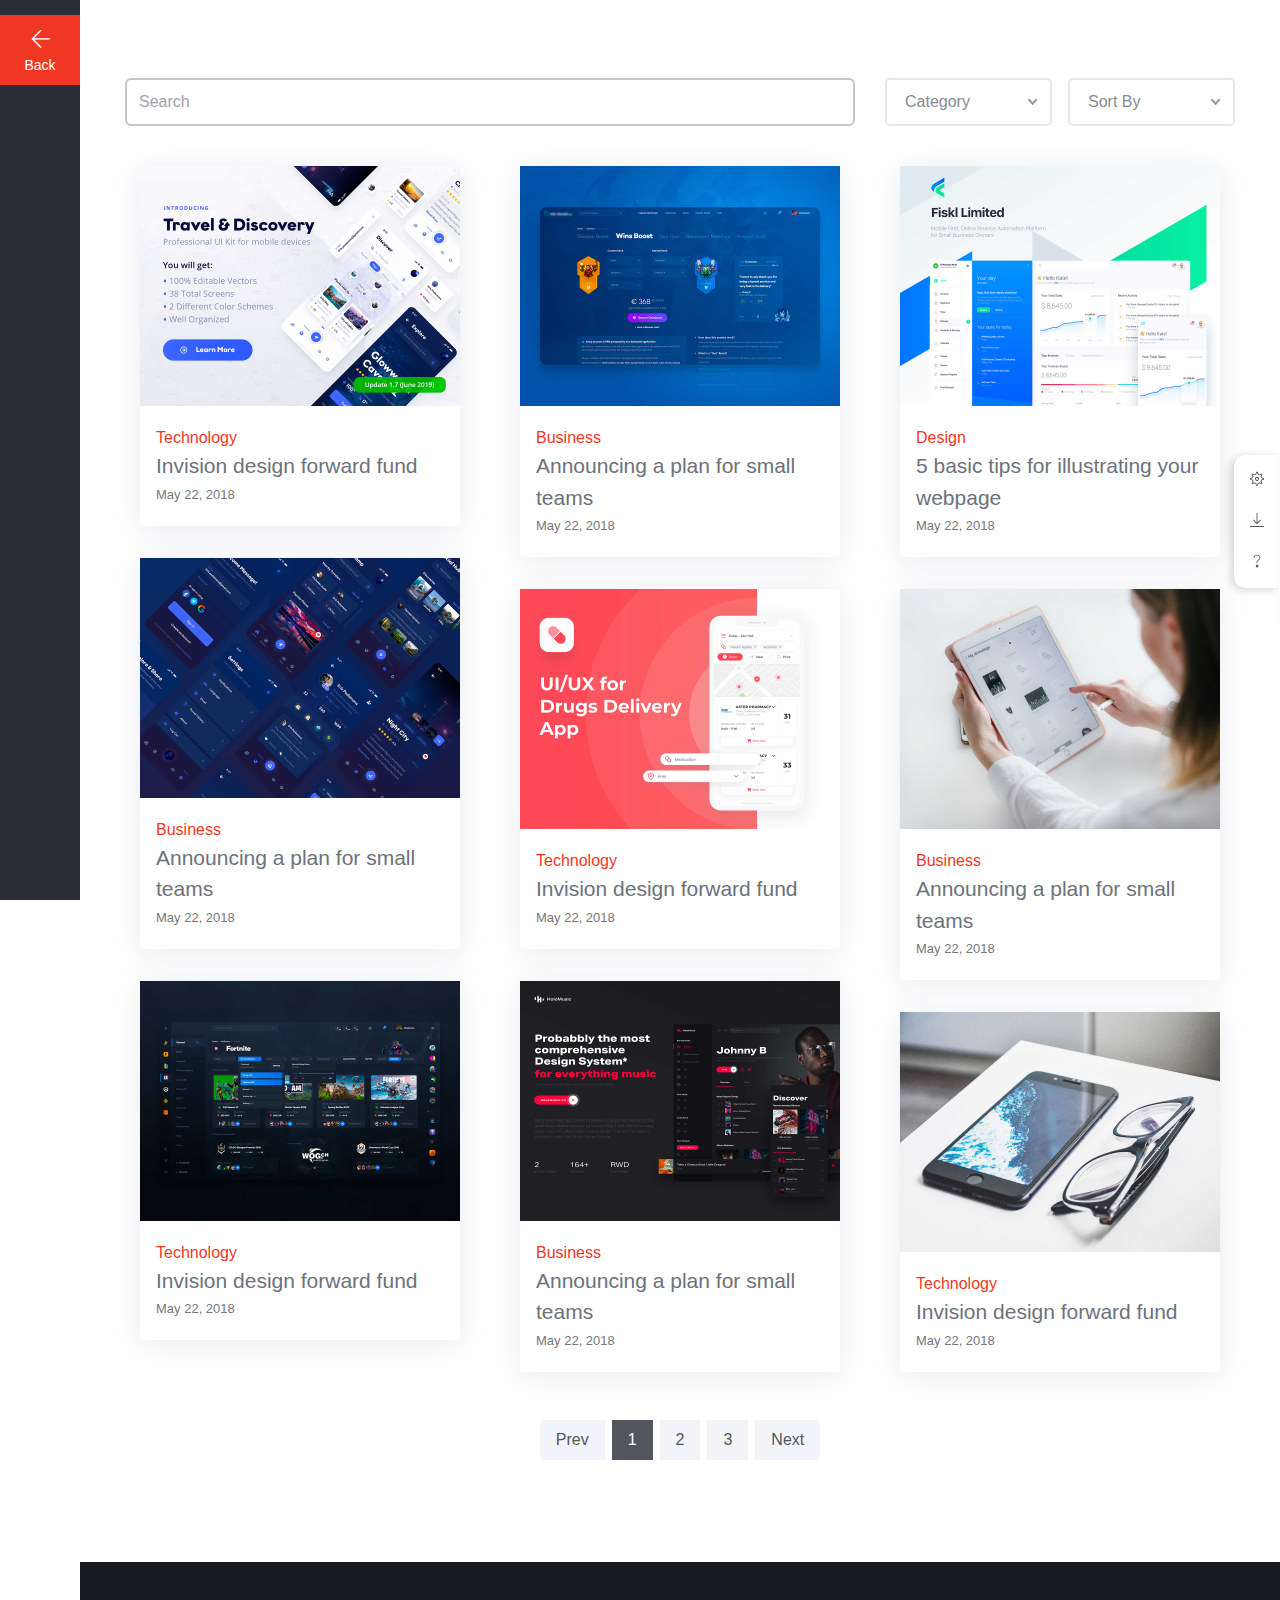
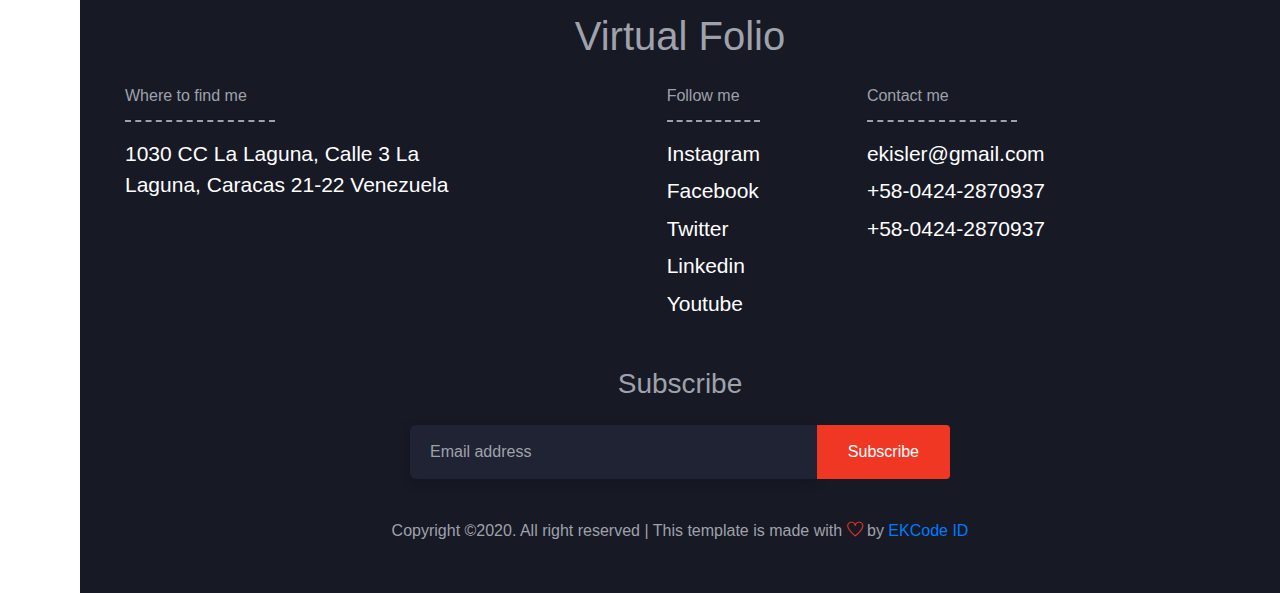
==== commit 8c172319: "Second edition Portfolio" ====
--- a/blog-minibar.html
+++ b/blog-minibar.html
@@ -208,7 +208,7 @@
               </div>
               <div class="caption">
                 <a href="javascript:void(0)" class="post-category">Design</a>
-                <a href="#" class="post-title">5 basic tips for illustrating</a>
+                <a href="#" class="post-title">5 basic tips for illustrating your webpage</a>
                 <span class="post-date"><span class="sr-only">Published on</span> May 22, 2018</span>
               </div>
             </div>
@@ -265,7 +265,7 @@
             <div class="footer-info">
               <p>Where to find me</p>
               <hr class="divider">
-              <p class="fs-large fg-white">1600 Amphitheatre Parkway Mountain View, California 94043 US</p>
+              <p class="fs-large fg-white">1030 CC La Laguna, Calle 3 La Laguna, Caracas 21-22 Venezuela</p>
             </div>
           </div>
           <div class="col-md-6 col-lg-3 py-3">
@@ -273,9 +273,10 @@
               <p>Follow me</p>
               <hr class="divider">
               <ul class="list-unstyled">
-                <li><a href="#">Instagram</a></li>
-                <li><a href="#">Facebook</a></li>
-                <li><a href="#">Twitter</a></li>
+                <li><a href="https://www.instagram.com/kisler_tecnologia/?hl=es-la"target ="_blank">Instagram</a></li>
+                <li><a href="https://www.facebook.com/ekienzler"target ="_blank">Facebook</a></li>
+                <li><a href="https://twitter.com/ekracing"target ="_blank">Twitter</a></li>
+                <li><a href="https://www.linkedin.com/in/emisael-kisler-b61232114/"target ="_blank">Linkedin</a></li>
                 <li><a href="#">Youtube</a></li>
               </ul>
             </div>
@@ -285,9 +286,9 @@
               <p>Contact me</p>
               <hr class="divider">
               <ul class="list-unstyled">
-                <li>info@virtual.com</li>
-                <li>+8890234</li>
-                <li>+813023</li>
+                <li>ekisler@gmail.com</li>
+              <li>+58-0424-2870937</li>
+              <li>+58-0424-2870937</li>
               </ul>
             </div>
           </div>
@@ -305,7 +306,7 @@
             </form>
           </div>
           <div class="col-12">
-            <p class="text-center mb-0 mt-4">Copyright &copy;2020. All right reserved | This template is made with <span class="ti-heart fg-theme-red"></span> by <a href="https://www.macodeid.com/">MACode ID</a></p>
+            <p class="text-center mb-0 mt-4">Copyright &copy;2020. All right reserved | This template is made with <span class="ti-heart fg-theme-red"></span> by <a href="http://ekisler.github.io/">EKCode ID</a></p>
           </div>
         </div>
       </div>
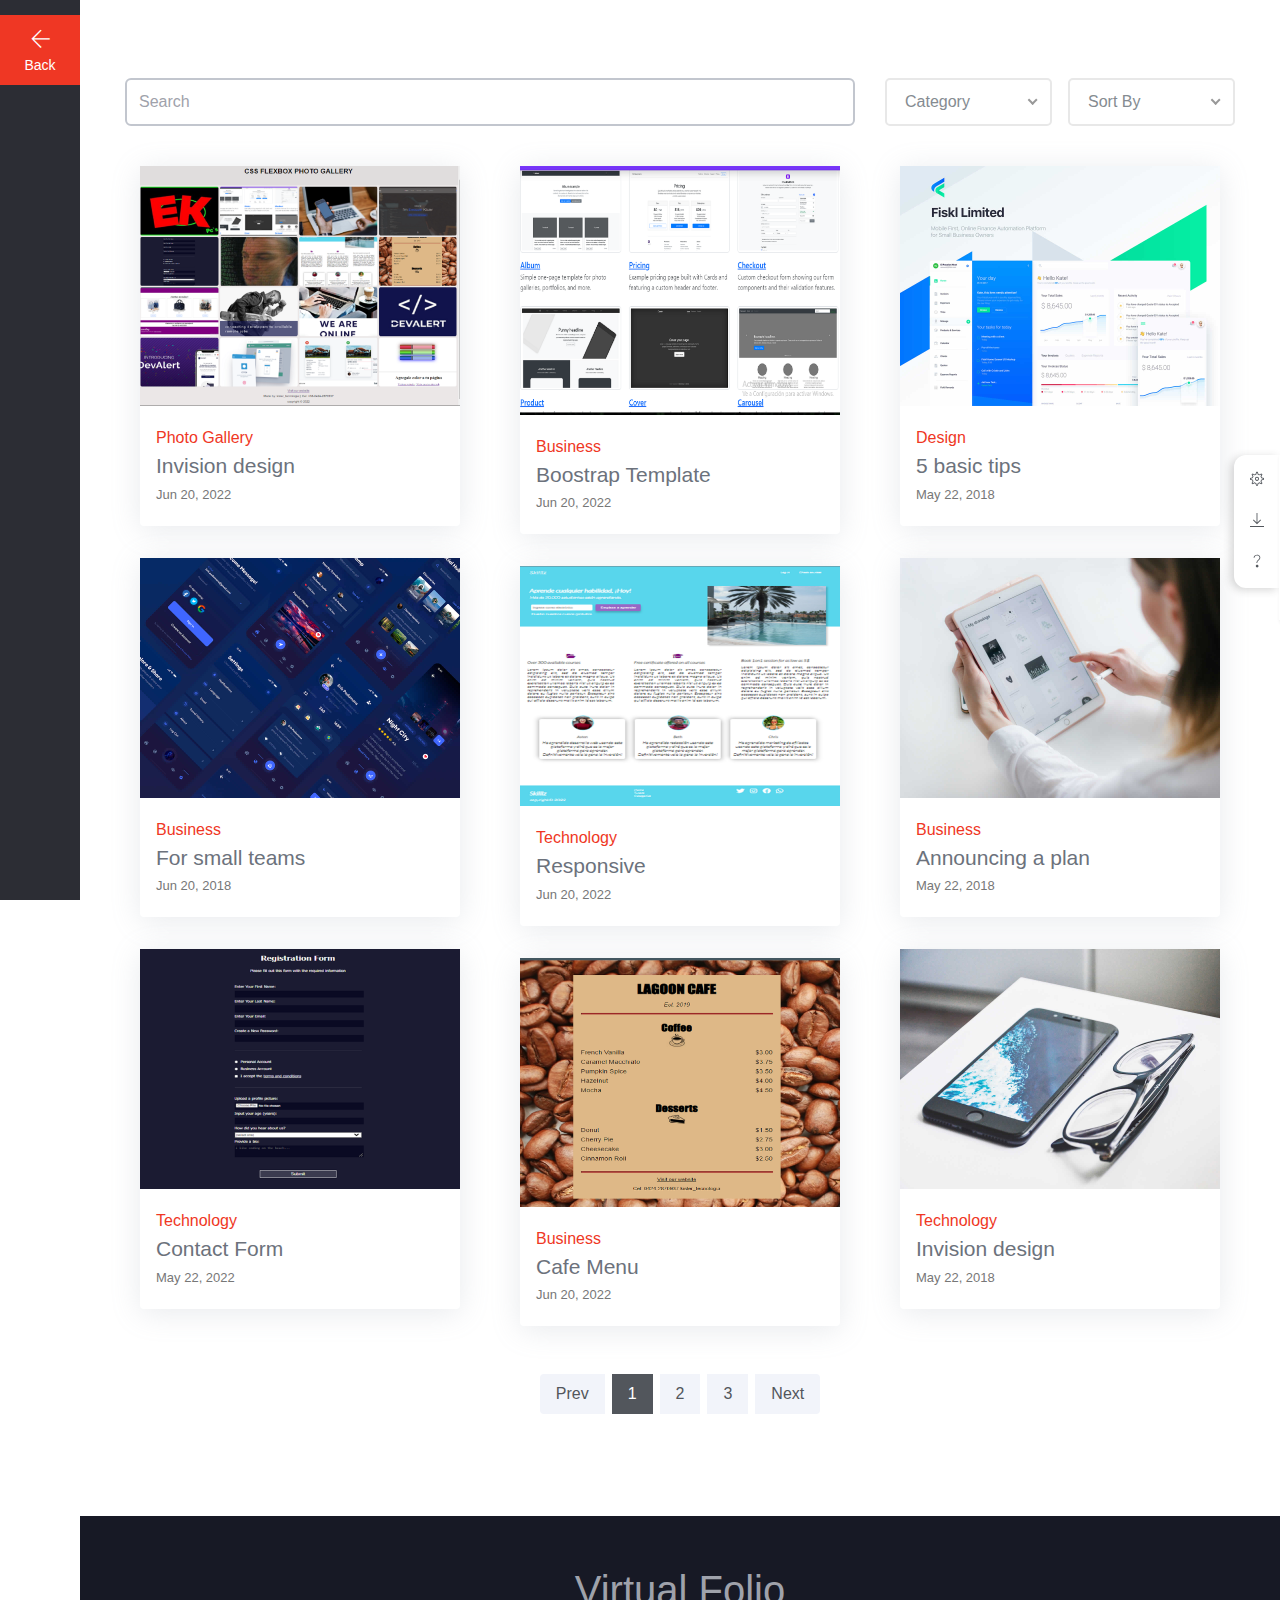
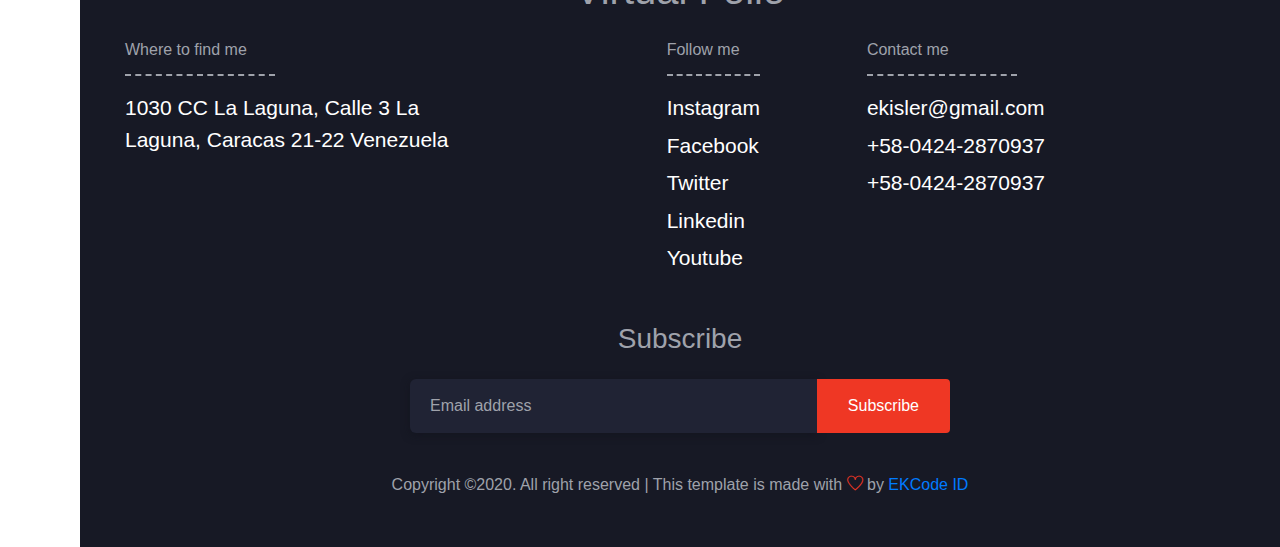
==== commit fc0a578f: "second commit" ====
--- a/blog-minibar.html
+++ b/blog-minibar.html
@@ -143,92 +143,92 @@
                 <img src="../assets/img/work/work-1.jpg" alt="">
               </div>
               <div class="caption">
+                <a href="https://ekisler.github.io/photogallery.github.io" class="post-category">Photo Gallery</a>
+                <a href="https://ekisler.github.io/photogallery.github.io" class="post-title">Invision design</a>
+                <span class="post-date"><span class="sr-only">Published on</span> Jun 20, 2022</span>
+              </div>
+            </div>
+            <div class="card">
+              <div class="img-place">
+                <img src="../assets/img/work/work-2.jpg" alt="">
+              </div>
+              <div class="caption">
+                <a href="javascript:void(0)" class="post-category">Business</a>
+                <a href="#" class="post-title">For small teams</a>
+                <span class="post-date"><span class="sr-only">Published on</span> Jun 20, 2018</span>
+              </div>
+            </div>
+            <div class="card">
+              <div class="img-place">
+                <img src="../assets/img/work/work-3.jpg" alt="">
+              </div>
+              <div class="caption">
+                <a href="https://ekisler.github.io/form.github.io" class="post-category">Technology</a>
+                <a href="https://ekisler.github.io/form.github.io" class="post-title">Contact Form </a>
+                <span class="post-date"><span class="sr-only">Published on</span> May 22, 2022</span>
+              </div>
+            </div>
+          </div>
+          <div class="col-md-6 col-lg-4">
+            <div class="card">
+              <div class="img-place">
+                <img src="../assets/img/work/work-4.jpg" alt="">
+              </div>
+              <div class="caption">
+                <a href="javascript:void(0)" class="post-category">Business</a>
+                <a href="#" class="post-title">Boostrap Template</a>
+                <span class="post-date"><span class="sr-only">Published on</span> Jun 20, 2022</span>
+              </div>
+            </div>
+            <div class="card">
+              <div class="img-place">
+                <img src="../assets/img/work/work-5.jpg" alt="">
+              </div>
+              <div class="caption">
+                <a href="https://ekisler.github.io/responsive.github.io)" class="post-category">Technology</a>
+                <a href="https://ekisler.github.io/responsive.github.io" class="post-title">Responsive</a>
+                <span class="post-date"><span class="sr-only">Published on</span> Jun 20, 2022</span>
+              </div>
+            </div>
+            <div class="card">
+              <div class="img-place">
+                <img src="../assets/img/work/work-6.jpg" alt="">
+              </div>
+              <div class="caption">
+                <a href="https://ekisler.github.io/menucafe.github.io" class="post-category">Business</a>
+                <a href="https://ekisler.github.io/menucafe.github.io" class="post-title">Cafe Menu</a>
+                <span class="post-date"><span class="sr-only">Published on</span> Jun 20, 2022</span>
+              </div>
+            </div>
+          </div>
+          <div class="col-md-6 col-lg-4">
+            <div class="card">
+              <div class="img-place">
+                <img src="../assets/img/work/work-7.jpg" alt="">
+              </div>
+              <div class="caption">
+                <a href="javascript:void(0)" class="post-category">Design</a>
+                <a href="#" class="post-title">5 basic tips</a>
+                <span class="post-date"><span class="sr-only">Published on</span> May 22, 2018</span>
+              </div>
+            </div>
+            <div class="card">
+              <div class="img-place">
+                <img src="../assets/img/work/work-8.jpg" alt="">
+              </div>
+              <div class="caption">
+                <a href="javascript:void(0)" class="post-category">Business</a>
+                <a href="#" class="post-title">Announcing a plan</a>
+                <span class="post-date"><span class="sr-only">Published on</span> May 22, 2018</span>
+              </div>
+            </div>
+            <div class="card">
+              <div class="img-place">
+                <img src="../assets/img/work/work-9.jpg" alt="">
+              </div>
+              <div class="caption">
                 <a href="javascript:void(0)" class="post-category">Technology</a>
-                <a href="#" class="post-title">Invision design forward fund</a>
-                <span class="post-date"><span class="sr-only">Published on</span> May 22, 2018</span>
-              </div>
-            </div>
-            <div class="card">
-              <div class="img-place">
-                <img src="../assets/img/work/work-2.jpg" alt="">
-              </div>
-              <div class="caption">
-                <a href="javascript:void(0)" class="post-category">Business</a>
-                <a href="#" class="post-title">Announcing a plan for small teams</a>
-                <span class="post-date"><span class="sr-only">Published on</span> May 22, 2018</span>
-              </div>
-            </div>
-            <div class="card">
-              <div class="img-place">
-                <img src="../assets/img/work/work-3.jpg" alt="">
-              </div>
-              <div class="caption">
-                <a href="javascript:void(0)" class="post-category">Technology</a>
-                <a href="#" class="post-title">Invision design forward fund</a>
-                <span class="post-date"><span class="sr-only">Published on</span> May 22, 2018</span>
-              </div>
-            </div>
-          </div>
-          <div class="col-md-6 col-lg-4">
-            <div class="card">
-              <div class="img-place">
-                <img src="../assets/img/work/work-4.jpg" alt="">
-              </div>
-              <div class="caption">
-                <a href="javascript:void(0)" class="post-category">Business</a>
-                <a href="#" class="post-title">Announcing a plan for small teams</a>
-                <span class="post-date"><span class="sr-only">Published on</span> May 22, 2018</span>
-              </div>
-            </div>
-            <div class="card">
-              <div class="img-place">
-                <img src="../assets/img/work/work-5.jpg" alt="">
-              </div>
-              <div class="caption">
-                <a href="javascript:void(0)" class="post-category">Technology</a>
-                <a href="#" class="post-title">Invision design forward fund</a>
-                <span class="post-date"><span class="sr-only">Published on</span> May 22, 2018</span>
-              </div>
-            </div>
-            <div class="card">
-              <div class="img-place">
-                <img src="../assets/img/work/work-6.jpg" alt="">
-              </div>
-              <div class="caption">
-                <a href="javascript:void(0)" class="post-category">Business</a>
-                <a href="#" class="post-title">Announcing a plan for small teams</a>
-                <span class="post-date"><span class="sr-only">Published on</span> May 22, 2018</span>
-              </div>
-            </div>
-          </div>
-          <div class="col-md-6 col-lg-4">
-            <div class="card">
-              <div class="img-place">
-                <img src="../assets/img/work/work-7.jpg" alt="">
-              </div>
-              <div class="caption">
-                <a href="javascript:void(0)" class="post-category">Design</a>
-                <a href="#" class="post-title">5 basic tips for illustrating your webpage</a>
-                <span class="post-date"><span class="sr-only">Published on</span> May 22, 2018</span>
-              </div>
-            </div>
-            <div class="card">
-              <div class="img-place">
-                <img src="../assets/img/work/work-8.jpg" alt="">
-              </div>
-              <div class="caption">
-                <a href="javascript:void(0)" class="post-category">Business</a>
-                <a href="#" class="post-title">Announcing a plan for small teams</a>
-                <span class="post-date"><span class="sr-only">Published on</span> May 22, 2018</span>
-              </div>
-            </div>
-            <div class="card">
-              <div class="img-place">
-                <img src="../assets/img/work/work-9.jpg" alt="">
-              </div>
-              <div class="caption">
-                <a href="javascript:void(0)" class="post-category">Technology</a>
-                <a href="#" class="post-title">Invision design forward fund</a>
+                <a href="#" class="post-title">Invision design</a>
                 <span class="post-date"><span class="sr-only">Published on</span> May 22, 2018</span>
               </div>
             </div>
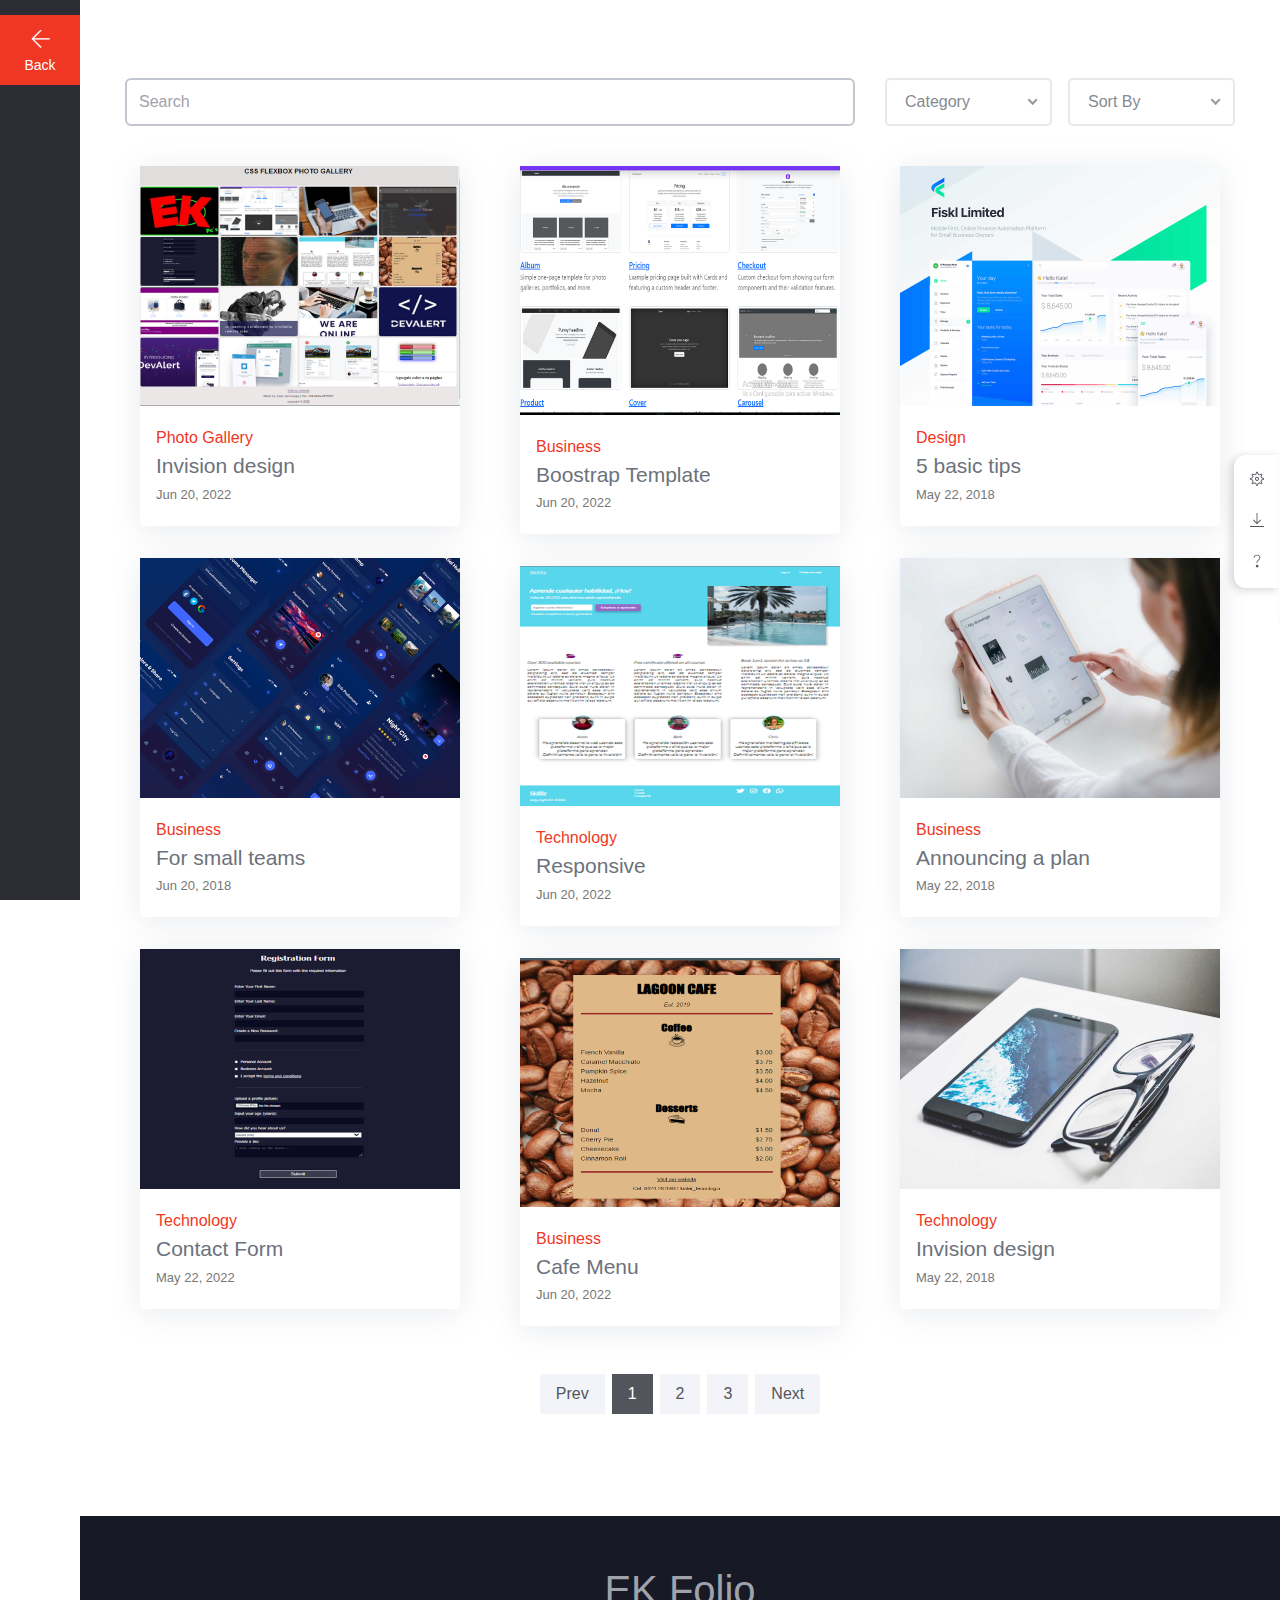
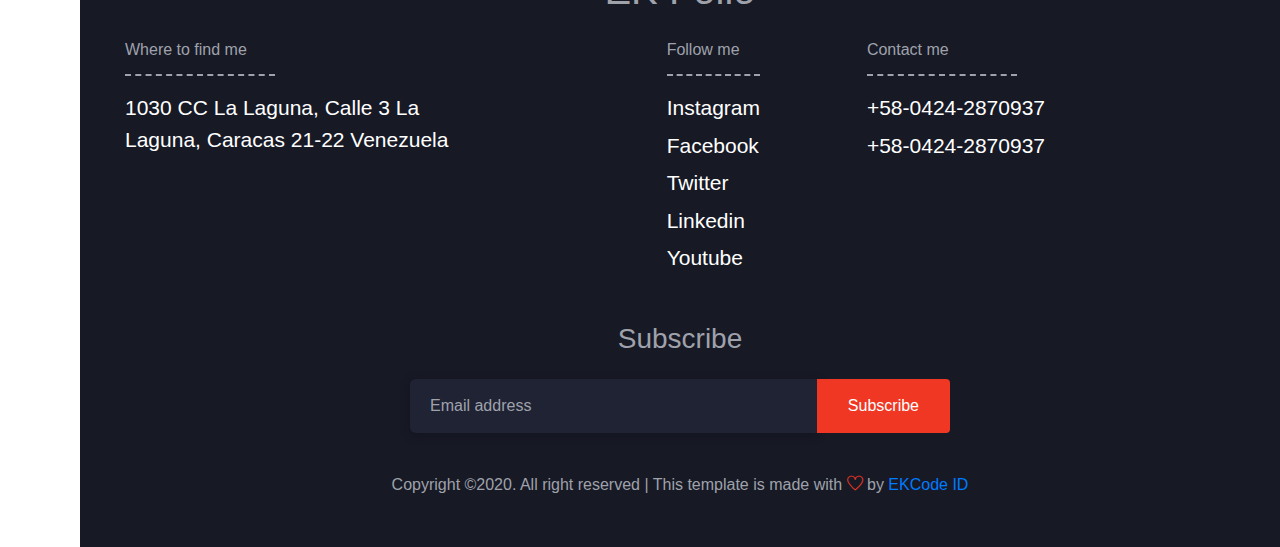
==== commit 4a2d5b9e: "mejoras" ====
--- a/blog-minibar.html
+++ b/blog-minibar.html
@@ -258,7 +258,7 @@
     
     <!-- Footer -->
     <div class="vg-footer">
-      <h1 class="text-center">Virtual Folio</h1>
+      <h1 class="text-center">EK Folio</h1>
       <div class="container">
         <div class="row">
           <div class="col-lg-4 py-3">
@@ -286,7 +286,6 @@
               <p>Contact me</p>
               <hr class="divider">
               <ul class="list-unstyled">
-                <li>ekisler@gmail.com</li>
               <li>+58-0424-2870937</li>
               <li>+58-0424-2870937</li>
               </ul>
